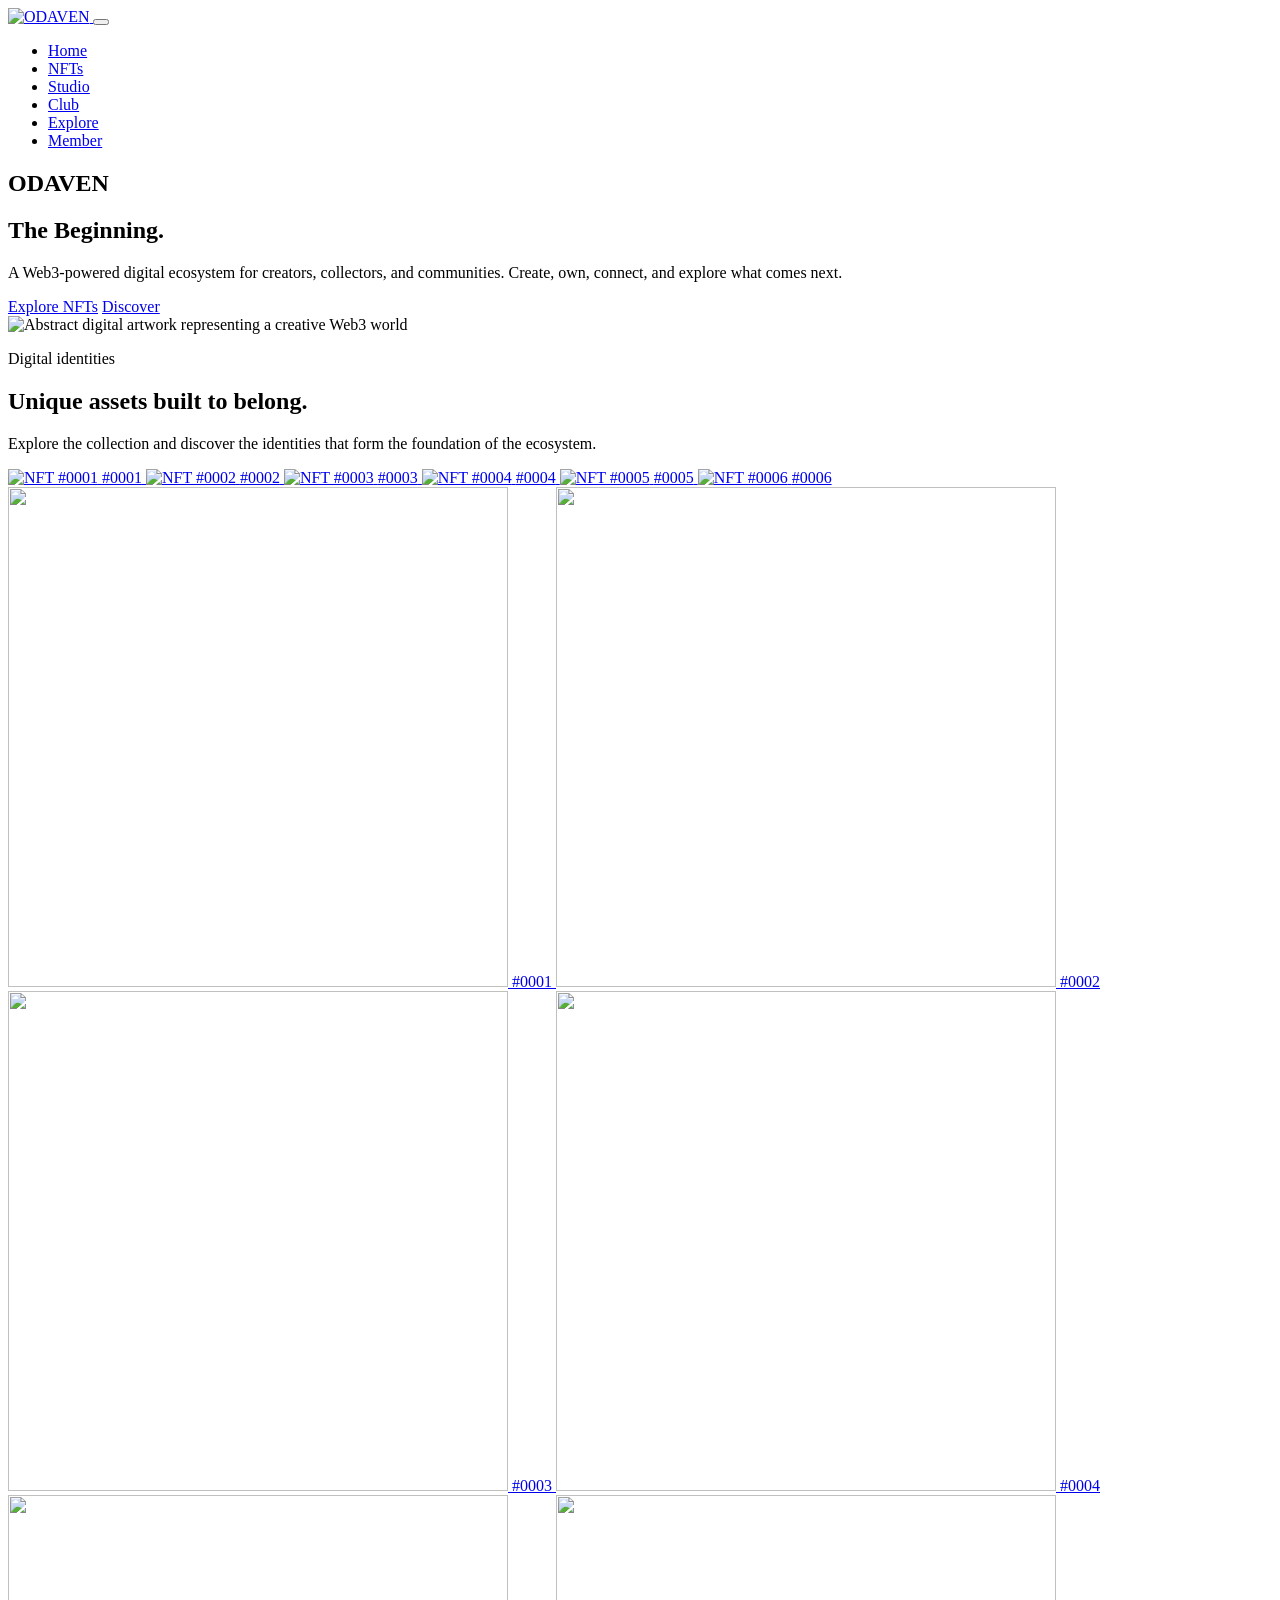
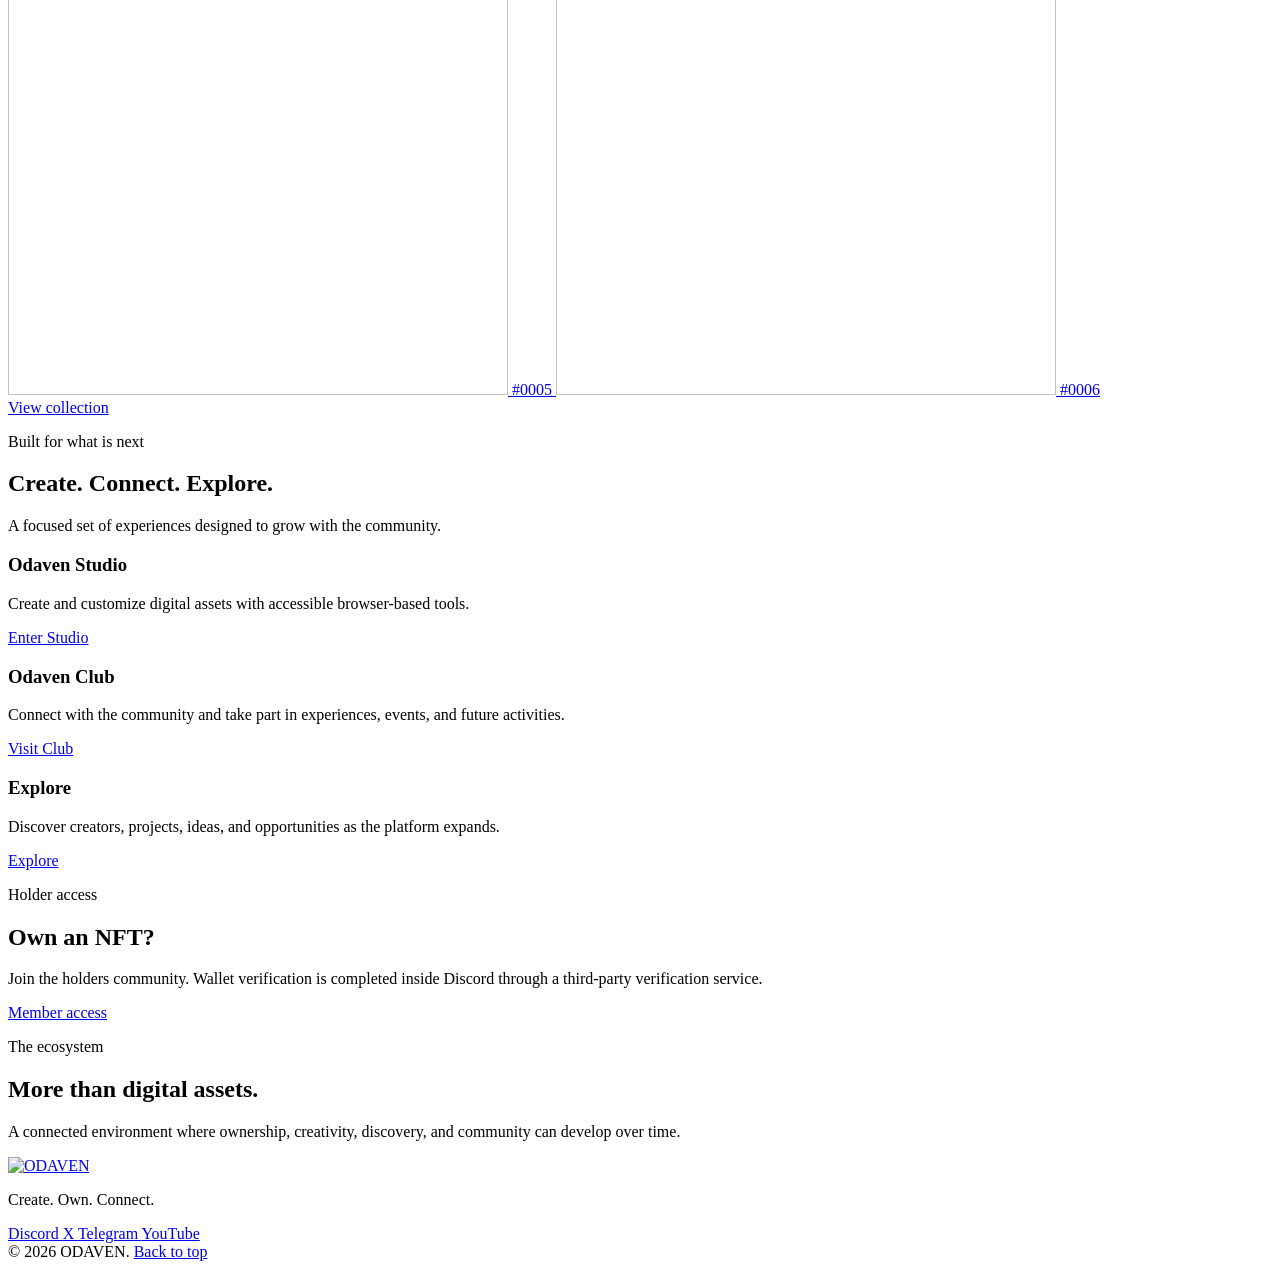
==== index.html @ 2f68129e "Create index.html" ====
<!doctype html>
<html lang="en">
  <head>
    <meta charset="utf-8" />
    <meta name="viewport" content="width=device-width, initial-scale=1" />

    <meta
      name="description"
      content="A Web3-powered digital ecosystem for creators, collectors, and communities."
    />

    <meta name="theme-color" content="#f5f4ef" />

    <title>ODAVEN | Web3-Powered Digital Ecosystem</title>
    <link rel="icon" href="odaven-logo.png" />
    <link rel="stylesheet" href="style.css" />
    <script src="script.js" defer></script>
  </head>

  <body>
    <header class="site-header">
      <div class="header-inner">
        <a class="brand" href="index.html" aria-label="ODAVEN home">
          <img src="odaven-logo.png" alt="ODAVEN" width="132" height="42" />
        </a>

        <button
          class="menu-toggle"
          type="button"
          aria-controls="main-navigation"
          aria-expanded="false"
          aria-label="Open navigation menu"
        >
          <span aria-hidden="true"></span>
          <span aria-hidden="true"></span>
          <span aria-hidden="true"></span>
        </button>

        <nav
          class="main-nav"
          id="main-navigation"
          aria-label="Primary navigation"
        >
          <ul>
            <li>
              <a href="index.html" aria-current="page">Home</a>
            </li>
            <li>
              <a href="nfts.html">NFTs</a>
            </li>
            <li>
              <a href="nftgen.html">Studio</a>
            </li>
            <li>
              <a href="club.html">Club</a>
            </li>
            <li>
              <a href="explore.html">Explore</a>
            </li>
            <li>
              <a href="member.html">Member</a>
            </li>
          </ul>
        </nav>
      </div>
    </header>

    <main>
      <!-- HERO -->
      <section class="hero">
        <div class="container hero-grid">
          <div class="hero-content">
            <h1>ODAVEN</h1>
            <h2>The Beginning.</h2>

            <p class="lead">
              A Web3-powered digital ecosystem for creators, collectors, and
              communities. Create, own, connect, and explore what comes next.
            </p>

            <div class="button-row">
              <a class="button" href="nfts.html">Explore NFTs</a>

              <a class="button secondary" href="#ecosystem">Discover</a>
            </div>
          </div>

          <div class="hero-media">
            <img
              src="assets/images/hero.jpg"
              alt="Abstract digital artwork representing a creative Web3 world"
              width="900"
              height="1100"
            />
          </div>
        </div>
      </section>

      <!-- NFT COLLECTION -->
      <section class="section" id="nft-preview">
        <div class="container">
          <div class="section-header">
            <p class="eyebrow">Digital identities</p>

            <h2>Unique assets built to belong.</h2>

            <p>
              Explore the collection and discover the identities that form the
              foundation of the ecosystem.
            </p>
          </div>

          <div class="nft-marquee">
            <div class="nft-track">
              <!-- SET ONE -->

              <a
                class="nft-card"
                href="https://opensea.io/"
                target="_blank"
                rel="noopener noreferrer"
              >
                <img
                  src="assets/nft/0001.png"
                  alt="NFT #0001"
                  width="500"
                  height="500"
                />
                <span>#0001</span>
              </a>

              <a
                class="nft-card"
                href="https://opensea.io/"
                target="_blank"
                rel="noopener noreferrer"
              >
                <img
                  src="assets/nft/0002.png"
                  alt="NFT #0002"
                  width="500"
                  height="500"
                />
                <span>#0002</span>
              </a>

              <a
                class="nft-card"
                href="https://opensea.io/"
                target="_blank"
                rel="noopener noreferrer"
              >
                <img
                  src="assets/nft/0003.png"
                  alt="NFT #0003"
                  width="500"
                  height="500"
                />
                <span>#0003</span>
              </a>

              <a
                class="nft-card"
                href="https://opensea.io/"
                target="_blank"
                rel="noopener noreferrer"
              >
                <img
                  src="assets/nft/0004.png"
                  alt="NFT #0004"
                  width="500"
                  height="500"
                />
                <span>#0004</span>
              </a>

              <a
                class="nft-card"
                href="https://opensea.io/"
                target="_blank"
                rel="noopener noreferrer"
              >
                <img
                  src="assets/nft/0005.png"
                  alt="NFT #0005"
                  width="500"
                  height="500"
                />
                <span>#0005</span>
              </a>

              <a
                class="nft-card"
                href="https://opensea.io/"
                target="_blank"
                rel="noopener noreferrer"
              >
                <img
                  src="assets/nft/0006.png"
                  alt="NFT #0006"
                  width="500"
                  height="500"
                />
                <span>#0006</span>
              </a>

              <!-- DUPLICATE SET FOR SEAMLESS LOOP -->

              <a
                class="nft-card"
                href="https://opensea.io/"
                target="_blank"
                rel="noopener noreferrer"
                aria-hidden="true"
                tabindex="-1"
              >
                <img
                  src="assets/nft/0001.png"
                  alt=""
                  width="500"
                  height="500"
                />
                <span>#0001</span>
              </a>

              <a
                class="nft-card"
                href="https://opensea.io/"
                target="_blank"
                rel="noopener noreferrer"
                aria-hidden="true"
                tabindex="-1"
              >
                <img
                  src="assets/nft/0002.png"
                  alt=""
                  width="500"
                  height="500"
                />
                <span>#0002</span>
              </a>

              <a
                class="nft-card"
                href="https://opensea.io/"
                target="_blank"
                rel="noopener noreferrer"
                aria-hidden="true"
                tabindex="-1"
              >
                <img
                  src="assets/nft/0003.png"
                  alt=""
                  width="500"
                  height="500"
                />
                <span>#0003</span>
              </a>

              <a
                class="nft-card"
                href="https://opensea.io/"
                target="_blank"
                rel="noopener noreferrer"
                aria-hidden="true"
                tabindex="-1"
              >
                <img
                  src="assets/nft/0004.png"
                  alt=""
                  width="500"
                  height="500"
                />
                <span>#0004</span>
              </a>

              <a
                class="nft-card"
                href="https://opensea.io/"
                target="_blank"
                rel="noopener noreferrer"
                aria-hidden="true"
                tabindex="-1"
              >
                <img
                  src="assets/nft/0005.png"
                  alt=""
                  width="500"
                  height="500"
                />
                <span>#0005</span>
              </a>

              <a
                class="nft-card"
                href="https://opensea.io/"
                target="_blank"
                rel="noopener noreferrer"
                aria-hidden="true"
                tabindex="-1"
              >
                <img
                  src="assets/nft/0006.png"
                  alt=""
                  width="500"
                  height="500"
                />
                <span>#0006</span>
              </a>
            </div>
          </div>

          <a class="button secondary" href="nfts.html"> View collection </a>
        </div>
      </section>

      <!-- ECOSYSTEM -->
      <section class="section dark-section" id="ecosystem">
        <div class="container">
          <div class="section-header">
            <p class="eyebrow">Built for what is next</p>

            <h2>Create. Connect. Explore.</h2>

            <p class="muted">
              A focused set of experiences designed to grow with the community.
            </p>
          </div>

          <div class="feature-grid">
            <article class="feature-card">
              <h3>Odaven Studio</h3>

              <p>
                Create and customize digital assets with accessible
                browser-based tools.
              </p>

              <p>
                <a href="nftgen.html">Enter Studio</a>
              </p>
            </article>

            <article class="feature-card">
              <h3>Odaven Club</h3>

              <p>
                Connect with the community and take part in experiences, events,
                and future activities.
              </p>

              <p>
                <a href="club.html">Visit Club</a>
              </p>
            </article>

            <article class="feature-card">
              <h3>Explore</h3>

              <p>
                Discover creators, projects, ideas, and opportunities as the
                platform expands.
              </p>

              <p>
                <a href="explore.html">Explore</a>
              </p>
            </article>
          </div>
        </div>
      </section>

      <!-- MEMBER -->
      <section class="section">
        <div class="container">
          <div class="member-box">
            <div>
              <p class="eyebrow">Holder access</p>

              <h2>Own an NFT?</h2>

              <p>
                Join the holders community. Wallet verification is completed
                inside Discord through a third-party verification service.
              </p>
            </div>

            <a class="button" href="member.html">Member access</a>
          </div>
        </div>
      </section>

      <!-- FINAL STATEMENT -->
      <section class="section dark-section statement">
        <div class="container">
          <p class="eyebrow">The ecosystem</p>

          <h2>More than digital assets.</h2>

          <p>
            A connected environment where ownership, creativity, discovery, and
            community can develop over time.
          </p>
        </div>
      </section>
    </main>

    <!-- FOOTER -->
    <footer class="site-footer">
      <div class="container">
        <div class="footer-top">
          <div class="footer-brand">
            <a class="brand" href="index.html" aria-label="ODAVEN home">
              <img src="odaven-logo.png" alt="ODAVEN" width="132" height="42" />
            </a>

            <p>Create. Own. Connect.</p>
          </div>

          <div class="footer-socials">
            <!-- Replace these temporary links with official accounts -->

            <a
              href="https://discord.gg/bjGAtDsxe"
              target="_blank"
              rel="noopener noreferrer"
              aria-label="Discord"
            >
              Discord
            </a>

            <a
              href="https://x.com/odavenians"
              target="_blank"
              rel="noopener noreferrer"
              aria-label="X"
            >
              X
            </a>

            <a
              href="https://t.me/odavenians"
              target="_blank"
              rel="noopener noreferrer"
              aria-label="Telegram"
            >
              Telegram
            </a>

            <a
              href=" "
              target="_blank"
              rel="noopener noreferrer"
              aria-label="YouTube"
            >
              YouTube
            </a>
          </div>
        </div>

        <div class="footer-bottom">
          <span>© 2026 ODAVEN.</span>

          <a href="index.html">Back to top</a>
        </div>
      </div>
    </footer>
  </body>
  </html>
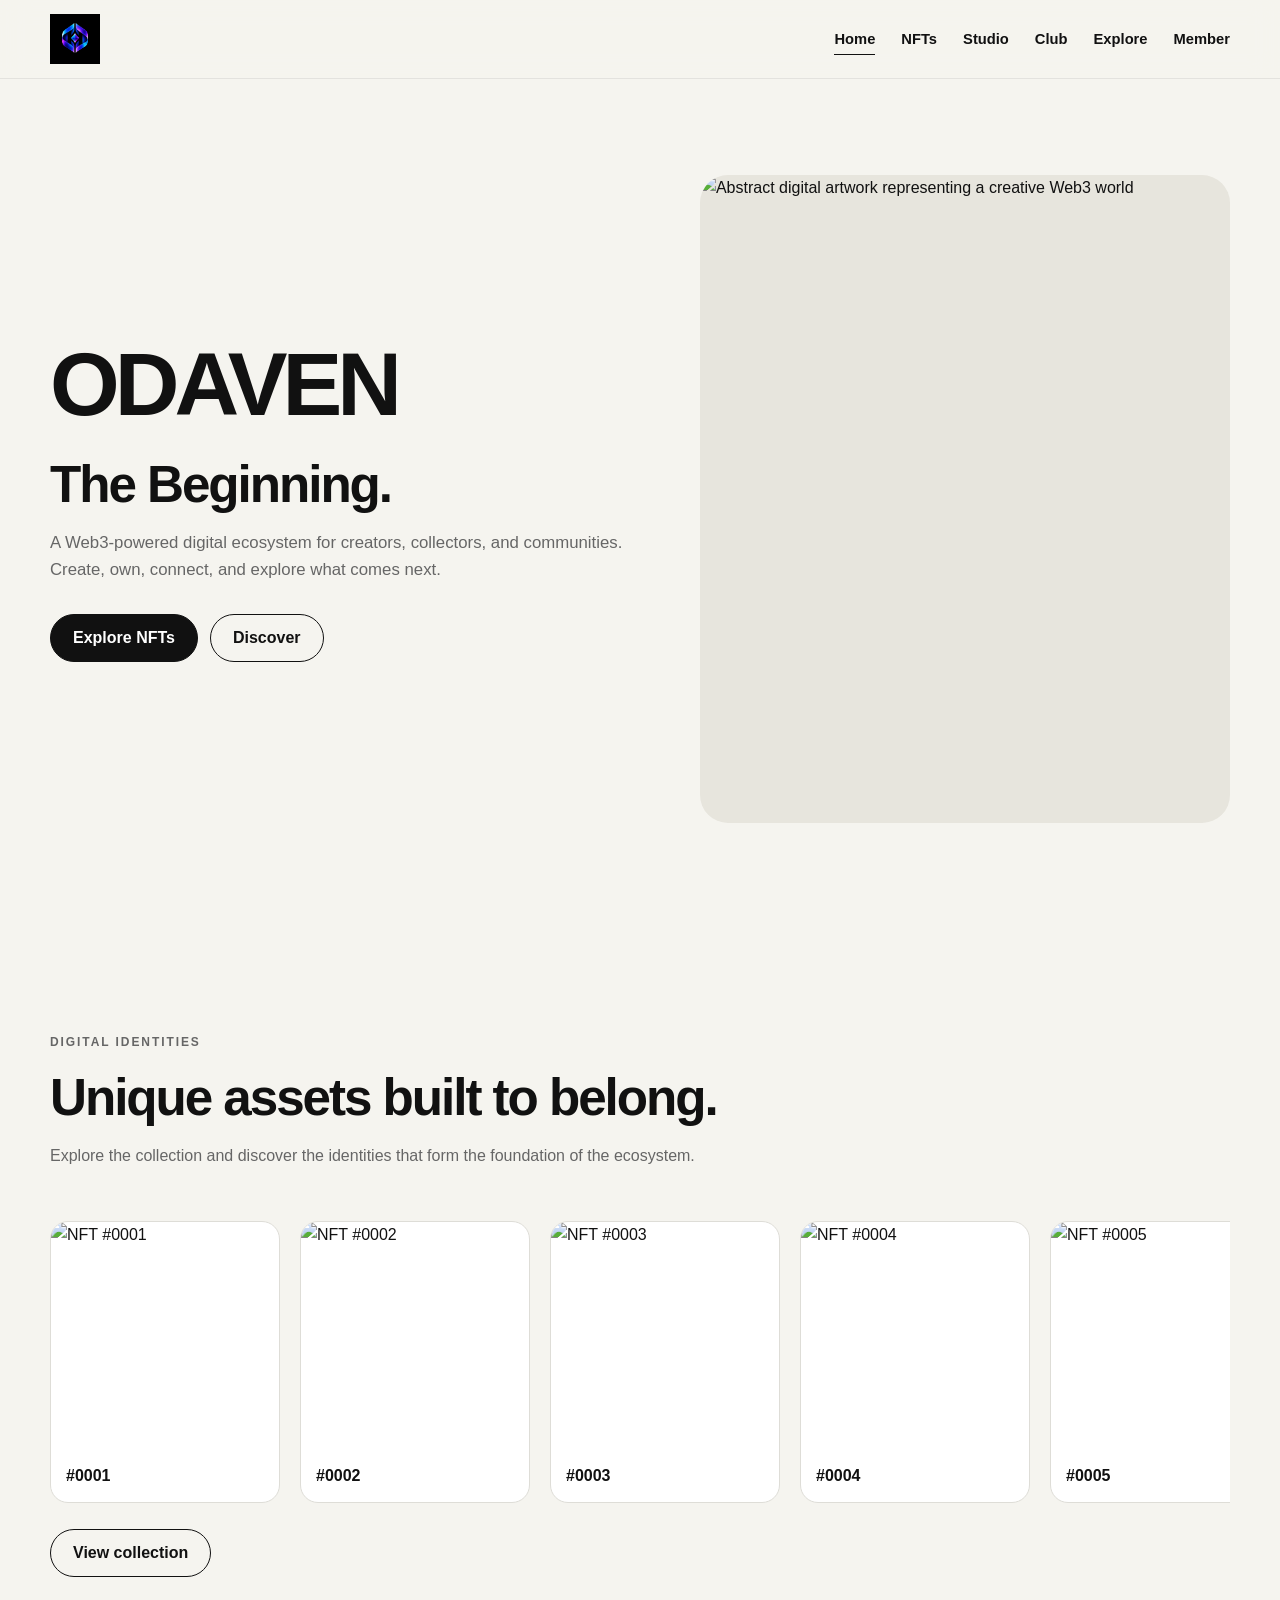
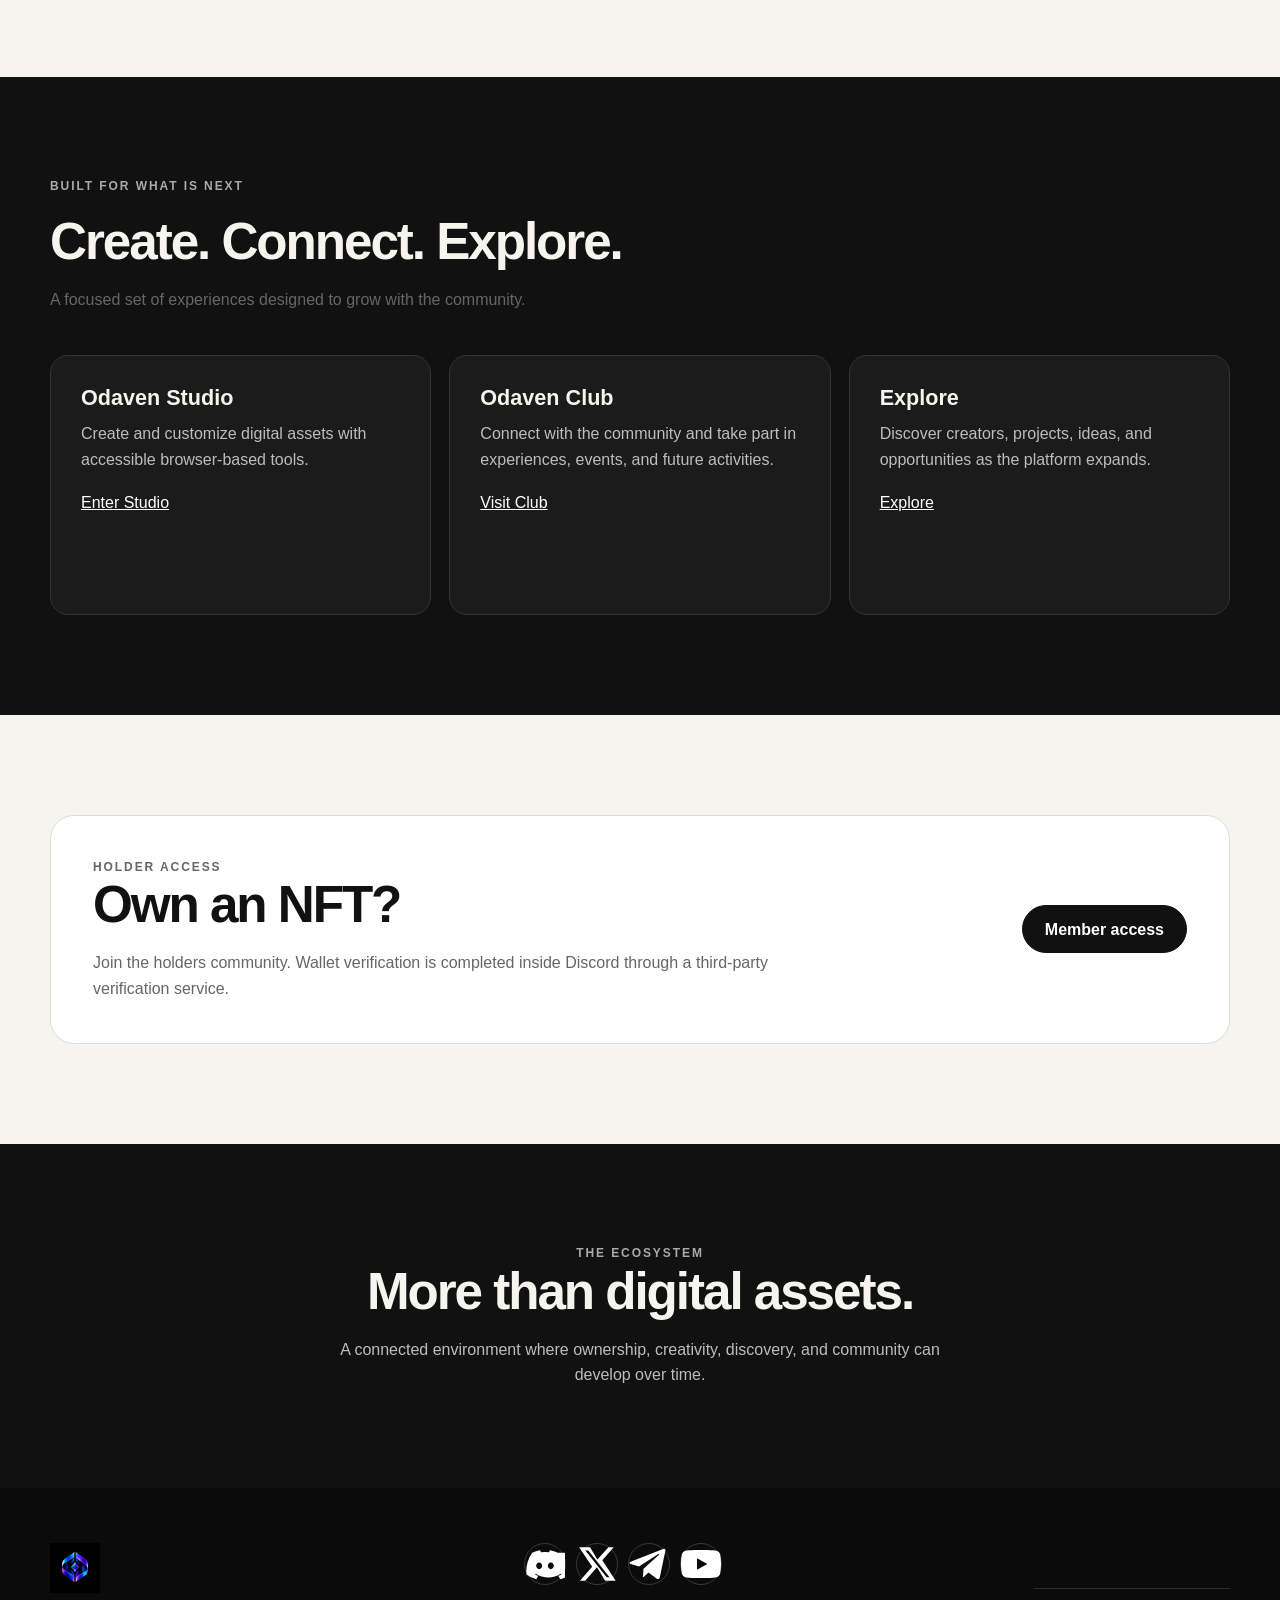
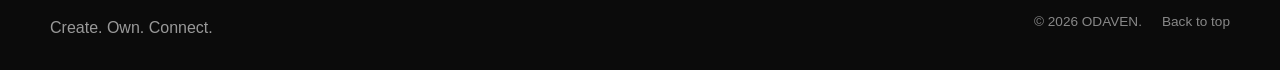
==== commit c5bd7273: "Update index.html" ====
--- a/index.html
+++ b/index.html
@@ -416,47 +416,55 @@
 
             <p>Create. Own. Connect.</p>
           </div>
-
-          <div class="footer-socials">
-            <!-- Replace these temporary links with official accounts -->
-
-            <a
-              href="https://discord.gg/bjGAtDsxe"
-              target="_blank"
-              rel="noopener noreferrer"
-              aria-label="Discord"
-            >
-              Discord
-            </a>
-
-            <a
-              href="https://x.com/odavenians"
-              target="_blank"
-              rel="noopener noreferrer"
-              aria-label="X"
-            >
-              X
-            </a>
-
-            <a
-              href="https://t.me/odavenians"
-              target="_blank"
-              rel="noopener noreferrer"
-              aria-label="Telegram"
-            >
-              Telegram
-            </a>
-
-            <a
-              href=" "
-              target="_blank"
-              rel="noopener noreferrer"
-              aria-label="YouTube"
-            >
-              YouTube
-            </a>
-          </div>
-        </div>
+<div class="footer-socials">
+  <!-- Discord -->
+  <a
+    href="https://discord.gg/bjGAtDsxe"
+    target="_blank"
+    rel="noopener noreferrer"
+    aria-label=""
+  >
+    <svg viewBox="0 0 24 24" aria-hidden="true">
+      <path fill="currentColor" d="M19.7 5.3A19 19 0 0 0 15 3.8l-.6 1.2a17 17 0 0 0-4.8 0L9 3.8a19 19 0 0 0-4.7 1.5C1.3 9.7.5 14 .9 18.3a19 19 0 0 0 5.8 2.9l1.2-2a12 12 0 0 1-1.9-.9l.5-.4a13.5 13.5 0 0 0 14.9 0l.5.4a12 12 0 0 1-1.9.9l1.2 2a19 19 0 0 0 5.8-2.9c.5-5-.8-9.3-3.3-13ZM8.5 15.1c-1 0-1.8-.9-1.8-2s.8-2 1.8-2 1.8.9 1.8 2-.8 2-1.8 2Zm7 0c-1 0-1.8-.9-1.8-2s.8-2 1.8-2 1.8.9 1.8 2-.8 2-1.8 2Z"/>
+    </svg>
+  </a>
+
+  <!-- X -->
+  <a
+    href="https://x.com/odavenians"
+    target="_blank"
+    rel="noopener noreferrer"
+    aria-label=""
+  >
+    <svg viewBox="0 0 24 24" aria-hidden="true">
+      <path fill="currentColor" d="M18.9 2H22l-6.8 7.8L23.2 22h-6.3L12 13.9 4.9 22H1.8l7.3-8.4L1.3 2h6.5l4.4 7.3L18.9 2Zm-1.1 18h1.7L6.8 3.9H5L17.8 20Z"/>
+    </svg>
+  </a>
+
+  <!-- Telegram -->
+  <a
+    href="https://telegram.org/odavenians"
+    target="_blank"
+    rel="noopener noreferrer"
+    aria-label=""
+  >
+    <svg viewBox="0 0 24 24" aria-hidden="true">
+      <path fill="currentColor" d="M21.8 4.2 18.5 20c-.2 1.1-.9 1.3-1.8.8l-5-3.7-2.4 2.3c-.3.3-.5.5-1 .5l.4-5.1 9.3-8.4c.4-.4-.1-.6-.6-.2L6 13.5l-4.9-1.5c-1.1-.3-1.1-1 .2-1.5L20.5 3c.9-.3 1.7.2 1.3 1.2Z"/>
+    </svg>
+  </a>
+
+  <!-- YouTube -->
+  <a
+    href="YOUR-YOUTUBE-LINK"
+    target="_blank"
+    rel="noopener noreferrer"
+    aria-label=""
+  >
+    <svg viewBox="0 0 24 24" aria-hidden="true">
+      <path fill="currentColor" d="M23.5 6.2a3 3 0 0 0-2.1-2.1C19.5 3.6 12 3.6 12 3.6s-7.5 0-9.4.5A3 3 0 0 0 .5 6.2 31 31 0 0 0 0 12a31 31 0 0 0 .5 5.8 3 3 0 0 0 2.1 2.1c1.9.5 9.4.5 9.4.5s7.5 0 9.4-.5a3 3 0 0 0 2.1-2.1A31 31 0 0 0 24 12a31 31 0 0 0-.5-5.8ZM9.6 15.5v-7l6.2 3.5-6.2 3.5Z"/>
+    </svg>
+  </a>
+          </div>
 
         <div class="footer-bottom">
           <span>© 2026 ODAVEN.</span>
--- a/style.css
+++ b/style.css
@@ -0,0 +1,729 @@
+:root {
+  --bg: #f5f4ef;
+  --surface: #ffffff;
+  --text: #111111;
+  --muted: #666666;
+  --line: #deddd7;
+  --dark: #111111;
+  --dark-2: #1b1b1b;
+  --dark-text: #f5f4ef;
+  --max: 1180px;
+  --radius: 18px;
+  --header-height: 78px;
+}
+
+*,
+*::before,
+*::after {
+  box-sizing: border-box;
+}
+
+html {
+  scroll-behavior: smooth;
+}
+
+body {
+  margin: 0;
+  min-width: 320px;
+  background: var(--bg);
+  color: var(--text);
+  font-family: Arial, Helvetica, sans-serif;
+  line-height: 1.6;
+}
+
+img {
+  display: block;
+  max-width: 100%;
+  height: auto;
+}
+
+a {
+  color: inherit;
+}
+
+button {
+  font: inherit;
+}
+
+button,
+a {
+  -webkit-tap-highlight-color: transparent;
+}
+
+/* HEADER */
+
+.site-header {
+  position: sticky;
+  top: 0;
+  z-index: 1000;
+  min-height: var(--header-height);
+  border-bottom: 1px solid rgba(17, 17, 17, 0.08);
+  background: rgba(245, 244, 239, 0.94);
+  backdrop-filter: blur(14px);
+}
+
+.header-inner {
+  width: min(calc(100% - 40px), var(--max));
+  min-height: var(--header-height);
+  margin: 0 auto;
+  display: flex;
+  align-items: center;
+  justify-content: space-between;
+  gap: 24px;
+}
+
+.brand {
+  display: inline-flex;
+  align-items: center;
+  text-decoration: none;
+  font-weight: 800;
+  letter-spacing: 0.12em;
+}
+
+.brand img {
+  width: 50px;
+  height: auto;
+}
+
+/* NAVIGATION */
+
+.main-nav ul {
+  display: flex;
+  align-items: center;
+  gap: 26px;
+  margin: 0;
+  padding: 0;
+  list-style: none;
+}
+
+.main-nav a {
+  position: relative;
+  padding: 8px 0;
+  text-decoration: none;
+  color: var(--text);
+  font-size: 0.92rem;
+  font-weight: 600;
+}
+
+.main-nav a::after {
+  content: "";
+  position: absolute;
+  right: 0;
+  bottom: 0;
+  left: 0;
+  height: 1px;
+  transform: scaleX(0);
+  transform-origin: right;
+  background: currentColor;
+  transition: transform 180ms ease;
+}
+
+.main-nav a:hover::after,
+.main-nav a:focus-visible::after,
+.main-nav a[aria-current="page"]::after {
+  transform: scaleX(1);
+  transform-origin: left;
+}
+
+/* HAMBURGER */
+
+.menu-toggle {
+  display: none;
+  width: 46px;
+  height: 46px;
+  padding: 0;
+  border: 1px solid var(--line);
+  border-radius: 50%;
+  background: transparent;
+  color: var(--text);
+  cursor: pointer;
+}
+
+.menu-toggle span {
+  display: block;
+  width: 20px;
+  height: 2px;
+  margin: 4px auto;
+  background: currentColor;
+  transition:
+    transform 180ms ease,
+    opacity 180ms ease;
+}
+
+.menu-toggle[aria-expanded="true"] span:nth-child(1) {
+  transform: translateY(6px) rotate(45deg);
+}
+
+.menu-toggle[aria-expanded="true"] span:nth-child(2) {
+  opacity: 0;
+}
+
+.menu-toggle[aria-expanded="true"] span:nth-child(3) {
+  transform: translateY(-6px) rotate(-45deg);
+}
+
+/* GENERAL */
+
+.container {
+  width: min(calc(100% - 40px), var(--max));
+  margin: 0 auto;
+}
+
+.section {
+  padding: 100px 0;
+}
+
+.hero {
+  padding: 96px 0 110px;
+}
+
+.hero-grid {
+  display: grid;
+  grid-template-columns: 1.05fr 0.95fr;
+  align-items: center;
+  gap: 64px;
+}
+
+.eyebrow {
+  margin: 0 0 18px;
+  color: var(--muted);
+  font-size: 0.75rem;
+  font-weight: 800;
+  letter-spacing: 0.16em;
+  text-transform: uppercase;
+}
+
+h1,
+h2,
+h3 {
+  margin-top: 0;
+  line-height: 1.08;
+}
+
+h1 {
+  max-width: 760px;
+  margin-bottom: 24px;
+  font-size: clamp(2.8rem, 7vw, 5.8rem);
+  letter-spacing: -0.055em;
+}
+
+h2 {
+  margin-bottom: 18px;
+  font-size: clamp(2rem, 4vw, 3.5rem);
+  letter-spacing: -0.04em;
+}
+
+h3 {
+  margin-bottom: 12px;
+  font-size: 1.35rem;
+}
+
+.lead {
+  max-width: 650px;
+  margin: 0 0 30px;
+  color: var(--muted);
+  font-size: 1.05rem;
+}
+
+/* BUTTONS */
+
+.button-row {
+  display: flex;
+  flex-wrap: wrap;
+  gap: 12px;
+}
+
+.button {
+  display: inline-flex;
+  min-height: 48px;
+  align-items: center;
+  justify-content: center;
+  padding: 0 22px;
+  border: 1px solid var(--text);
+  border-radius: 999px;
+  background: var(--text);
+  color: #ffffff;
+  text-decoration: none;
+  font-weight: 700;
+  transition:
+    transform 160ms ease,
+    background 160ms ease,
+    color 160ms ease;
+}
+
+.button:hover,
+.button:focus-visible {
+  transform: translateY(-2px);
+}
+
+.button.secondary {
+  background: transparent;
+  color: var(--text);
+}
+
+.button.light {
+  border-color: #ffffff;
+  background: #ffffff;
+  color: #111111;
+}
+
+.button.light.secondary {
+  background: transparent;
+  color: #ffffff;
+}
+
+/* HERO IMAGE */
+
+.hero-media {
+  overflow: hidden;
+  min-height: 480px;
+  border-radius: 28px;
+  background: #e7e5dd;
+}
+
+.hero-media img {
+  width: 100%;
+  height: 100%;
+  min-height: 480px;
+  object-fit: cover;
+}
+
+/* SECTION HEADER */
+
+.section-header {
+  max-width: 760px;
+  margin-bottom: 42px;
+}
+
+.section-header p:last-child {
+  margin-bottom: 0;
+  color: var(--muted);
+}
+
+/* NFT MARQUEE */
+
+.nft-marquee {
+  width: 100%;
+  overflow: hidden;
+  padding: 10px 0 26px;
+}
+
+.nft-track {
+  display: flex;
+  width: max-content;
+  gap: 20px;
+  animation: nft-scroll 38s linear infinite;
+}
+
+.nft-card {
+  flex: 0 0 230px;
+  overflow: hidden;
+  border: 1px solid var(--line);
+  border-radius: var(--radius);
+  background: var(--surface);
+  text-decoration: none;
+  transition:
+    transform 180ms ease,
+    box-shadow 180ms ease;
+}
+
+.nft-card:hover,
+.nft-card:focus-visible {
+  transform: translateY(-4px);
+  box-shadow: 0 12px 30px rgba(0, 0, 0, 0.08);
+}
+
+.nft-card img {
+  width: 230px;
+  aspect-ratio: 1;
+  object-fit: cover;
+}
+
+.nft-card span {
+  display: block;
+  padding: 13px 15px;
+  font-weight: 700;
+}
+
+@keyframes nft-scroll {
+  from {
+    transform: translateX(0);
+  }
+
+  to {
+    transform: translateX(calc(-50% - 10px));
+  }
+}
+
+/* DARK SECTIONS */
+
+.dark-section {
+  background: var(--dark);
+  color: var(--dark-text);
+}
+
+.dark-section .eyebrow,
+.dark-section .muted {
+  color: #aaaaaa;
+}
+
+/* FEATURES */
+
+.feature-grid {
+  display: grid;
+  grid-template-columns: repeat(3, 1fr);
+  gap: 18px;
+}
+
+.feature-card {
+  min-height: 260px;
+  padding: 30px;
+  border: 1px solid #343434;
+  border-radius: var(--radius);
+  background: var(--dark-2);
+}
+
+.feature-card p {
+  margin: 0 0 18px;
+  color: #bdbdbd;
+}
+
+.feature-card a {
+  color: #ffffff;
+}
+
+/* MEMBER */
+
+.member-box {
+  display: grid;
+  grid-template-columns: 1fr auto;
+  align-items: center;
+  gap: 30px;
+  padding: 42px;
+  border: 1px solid var(--line);
+  border-radius: 24px;
+  background: var(--surface);
+}
+
+.member-box p {
+  max-width: 720px;
+  margin-bottom: 0;
+  color: var(--muted);
+}
+
+/* STATEMENT */
+
+.statement {
+  text-align: center;
+}
+
+.statement p {
+  max-width: 650px;
+  margin: 0 auto;
+  color: #bdbdbd;
+}
+
+/* INNER PAGES */
+
+.inner-hero {
+  padding: 90px 0 70px;
+}
+
+.inner-hero .lead {
+  max-width: 720px;
+}
+
+/* COLLECTION */
+
+.collection-grid {
+  display: grid;
+  grid-template-columns: repeat(3, 1fr);
+  gap: 20px;
+}
+
+.collection-card {
+  overflow: hidden;
+  border: 1px solid var(--line);
+  border-radius: var(--radius);
+  background: var(--surface);
+  text-decoration: none;
+}
+
+.collection-card img {
+  width: 100%;
+  aspect-ratio: 1;
+  object-fit: cover;
+}
+
+.collection-card div {
+  padding: 16px;
+}
+
+.collection-card strong {
+  display: block;
+  margin-bottom: 3px;
+}
+
+.collection-card small {
+  color: var(--muted);
+}
+
+/* INFORMATION PANEL */
+
+.info-panel {
+  padding: 36px;
+  border-radius: 24px;
+  background: var(--dark);
+  color: var(--dark-text);
+}
+
+.info-panel p {
+  max-width: 760px;
+  margin-bottom: 24px;
+  color: #bdbdbd;
+}
+
+/* FOOTER */
+
+.site-footer {
+  padding: 55px 0 30px;
+  background: #0b0b0b;
+  color: #ffffff;
+}
+
+.footer-top {
+  display: flex;
+  align-items: flex-start;
+  justify-content: space-between;
+  gap: 40px;
+}
+
+.footer-brand {
+  max-width: 420px;
+}
+
+.footer-brand p {
+  margin: 14px 0 0;
+  color: #999999;
+}
+
+/* SOCIAL ICONS */
+
+.footer-socials {
+  display: flex;
+  gap: 10px;
+}
+
+.footer-socials a {
+  display: inline-flex;
+  width: 42px;
+  height: 42px;
+  align-items: center;
+  justify-content: center;
+  border: 1px solid #383838;
+  border-radius: 50%;
+  color: #ffffff;
+  text-decoration: none;
+  font-size: 0;
+}
+
+.footer-socials a::before {
+  font-size: 0.85rem;
+  font-weight: 700;
+}
+
+.footer-socials a[aria-label="Discord"]::before {
+  content: "D";
+}
+
+.footer-socials a[aria-label="X"]::before {
+  content: "X";
+}
+
+.footer-socials a[aria-label="Telegram"]::before {
+  content: "T";
+}
+
+.footer-socials a[aria-label="YouTube"]::before {
+  content: "▶";
+}
+
+/* FOOTER BOTTOM */
+
+.footer-bottom {
+  display: flex;
+  justify-content: space-between;
+  gap: 20px;
+  margin-top: 45px;
+  padding-top: 22px;
+  border-top: 1px solid #2c2c2c;
+  color: #888888;
+  font-size: 0.85rem;
+}
+
+.footer-bottom a {
+  color: inherit;
+  text-decoration: none;
+}
+
+/* ACCESSIBILITY */
+
+:focus-visible {
+  outline: 3px solid currentColor;
+  outline-offset: 4px;
+}
+
+/* TABLET */
+
+@media (max-width: 900px) {
+  .menu-toggle {
+    display: block;
+  }
+
+  .main-nav {
+    position: absolute;
+    top: calc(100% + 1px);
+    right: 0;
+    left: 0;
+    display: none;
+    border-bottom: 1px solid var(--line);
+    background: rgba(245, 244, 239, 0.98);
+    box-shadow: 0 18px 30px rgba(0, 0, 0, 0.06);
+  }
+
+  .main-nav.is-open {
+    display: block;
+  }
+
+  .main-nav ul {
+    width: min(calc(100% - 40px), var(--max));
+    margin: 0 auto;
+    padding: 12px 0 18px;
+    flex-direction: column;
+    align-items: stretch;
+    gap: 0;
+  }
+
+  .main-nav li {
+    border-bottom: 1px solid var(--line);
+  }
+
+  .main-nav li:last-child {
+    border-bottom: 0;
+  }
+
+  .main-nav a {
+    display: block;
+    padding: 15px 4px;
+  }
+
+  .main-nav a::after {
+    display: none;
+  }
+
+  .hero-grid {
+    grid-template-columns: 1fr;
+  }
+
+  .hero-media,
+  .hero-media img {
+    min-height: 420px;
+  }
+
+  .feature-grid {
+    grid-template-columns: 1fr;
+  }
+
+  .member-box {
+    grid-template-columns: 1fr;
+  }
+
+  .collection-grid {
+    grid-template-columns: repeat(2, 1fr);
+  }
+
+  .footer-top {
+    flex-direction: column;
+  }
+}
+
+/* MOBILE */
+
+@media (max-width: 600px) {
+  :root {
+    --header-height: 68px;
+  }
+
+  .container,
+  .header-inner {
+    width: min(calc(100% - 28px), var(--max));
+  }
+
+  .section {
+    padding: 72px 0;
+  }
+
+  .hero {
+    padding: 70px 0 80px;
+  }
+
+  .inner-hero {
+    padding: 65px 0 50px;
+  }
+
+  h1 {
+    font-size: clamp(2.5rem, 13vw, 4rem);
+  }
+
+  .lead {
+    font-size: 1rem;
+  }
+
+  .hero-media,
+  .hero-media img {
+    min-height: 330px;
+  }
+
+  .nft-card {
+    flex-basis: 190px;
+  }
+
+  .nft-card img {
+    width: 190px;
+  }
+
+  .collection-grid {
+    grid-template-columns: 1fr;
+  }
+
+  .member-box,
+  .info-panel {
+    padding: 26px;
+  }
+
+  .footer-bottom {
+    flex-direction: column;
+  }
+
+  .button {
+    width: 100%;
+  }
+}
+
+/* REDUCED MOTION */
+
+@media (prefers-reduced-motion: reduce) {
+  html {
+    scroll-behavior: auto;
+  }
+
+  .nft-track {
+    animation: none;
+  }
+
+  .button,
+  .nft-card,
+  .menu-toggle span {
+    transition: none;
+  }
+}
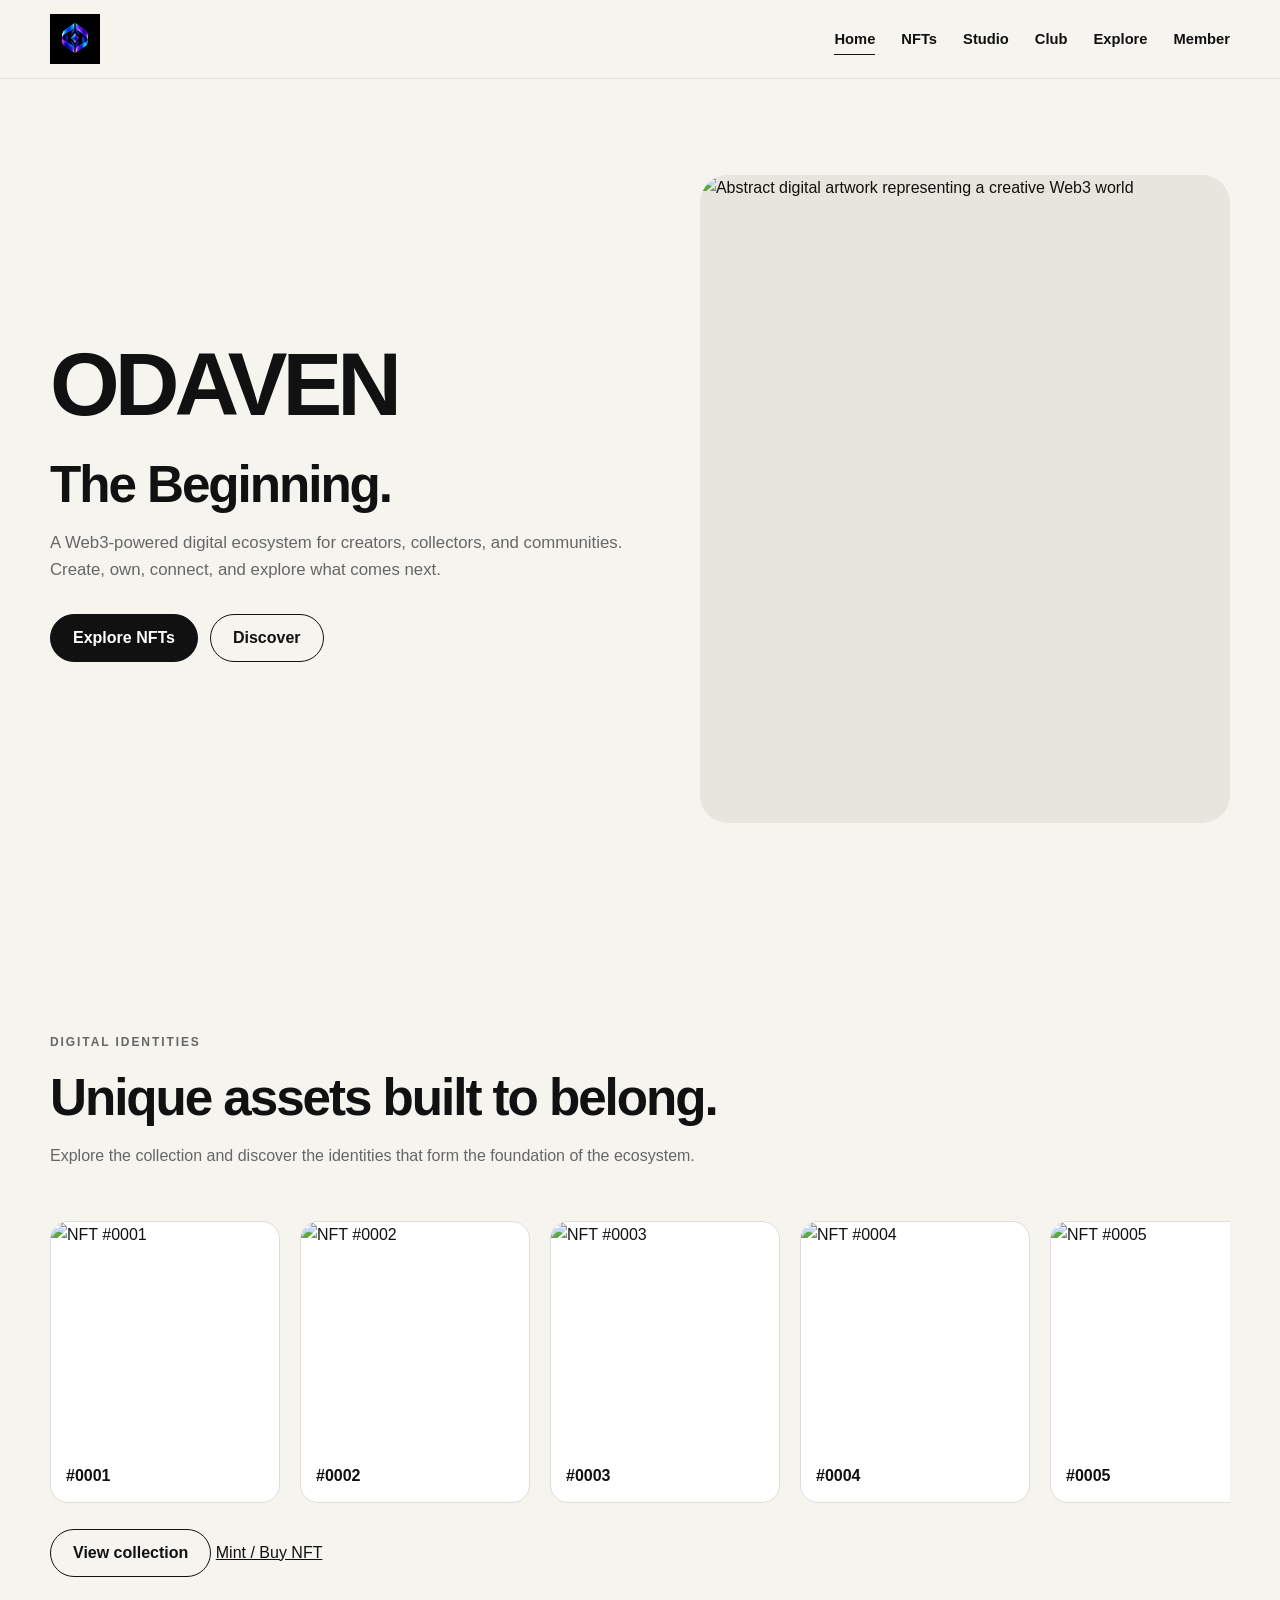
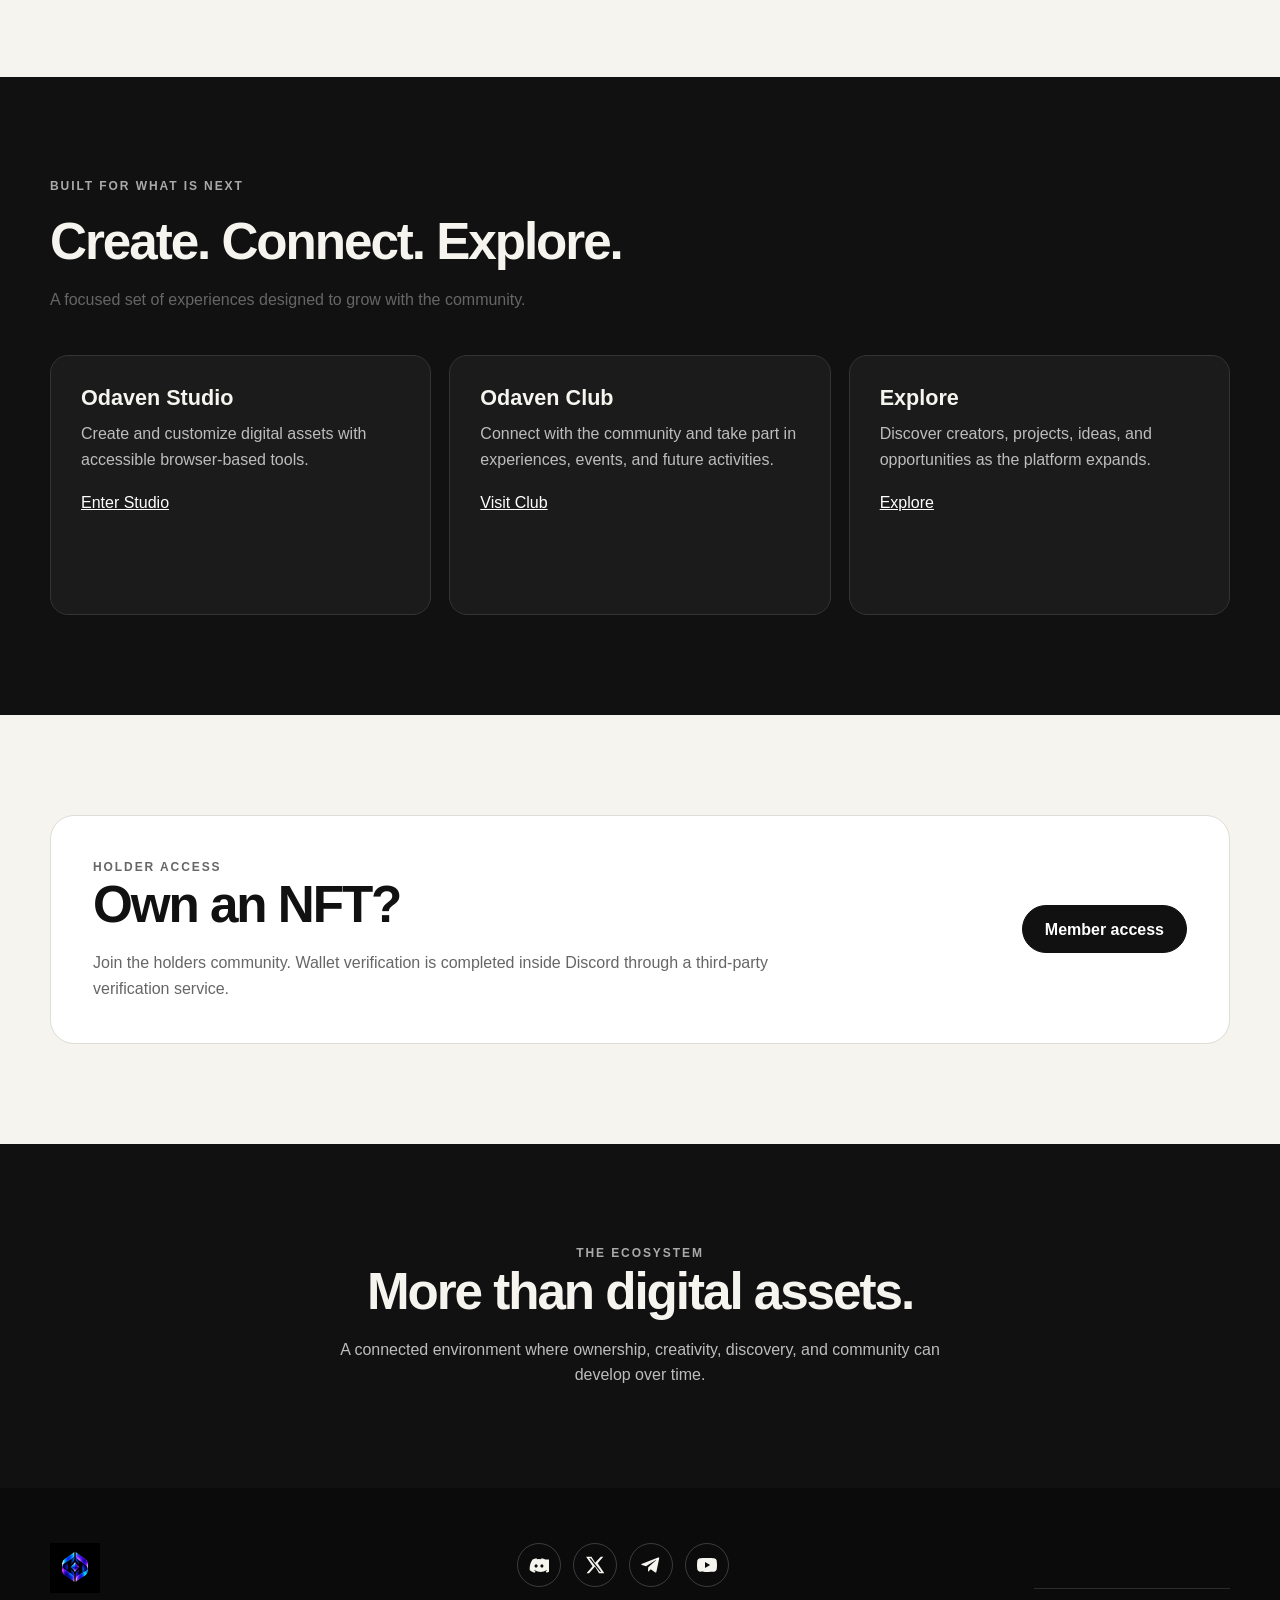
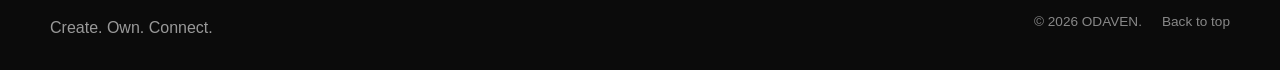
==== commit e8a1f5c3: "Update index.html" ====
--- a/index.html
+++ b/index.html
@@ -311,6 +311,12 @@
           </div>
 
           <a class="button secondary" href="nfts.html"> View collection </a>
+         <a
+            href="#mint"
+            class="nav-mint"
+          >
+            Mint / Buy NFT
+         </a>
         </div>
       </section>
 
--- a/style.css
+++ b/style.css
@@ -727,3 +727,70 @@
     transition: none;
   }
 }
+/* Footer social media icons */
+.footer-socials {
+  display: flex;
+  align-items: center;
+  justify-content: center;
+  gap: 12px;
+}
+
+.footer-socials a {
+  display: inline-flex;
+  align-items: center;
+  justify-content: center;
+  width: 44px;
+  height: 44px;
+  border: 1px solid rgba(255, 255, 255, 0.2);
+  border-radius: 50%;
+  color: var(--dark-text);
+  text-decoration: none;
+  transition:
+    background-color 180ms ease,
+    border-color 180ms ease,
+    transform 180ms ease;
+}
+
+.footer-socials a svg {
+  display: block;
+  width: 20px;
+  height: 20px;
+  fill: currentColor;
+}
+
+.footer-socials a:hover {
+  background-color: rgba(255, 255, 255, 0.1);
+  border-color: rgba(255, 255, 255, 0.6);
+  transform: translateY(-2px);
+}
+
+.footer-socials a:focus-visible {
+  outline: 2px solid currentColor;
+  outline-offset: 4px;
+}
+
+@media (max-width: 600px) {
+  .footer-socials {
+    gap: 10px;
+  }
+
+  .footer-socials a {
+    width: 42px;
+    height: 42px;
+  }
+
+  .footer-socials a svg {
+    width: 19px;
+    height: 19px;
+  }
+}
+
+@media (prefers-reduced-motion: reduce) {
+  .footer-socials a {
+    transition: none;
+  }
+
+  .footer-socials a:hover {
+    transform: none;
+  }
+  }
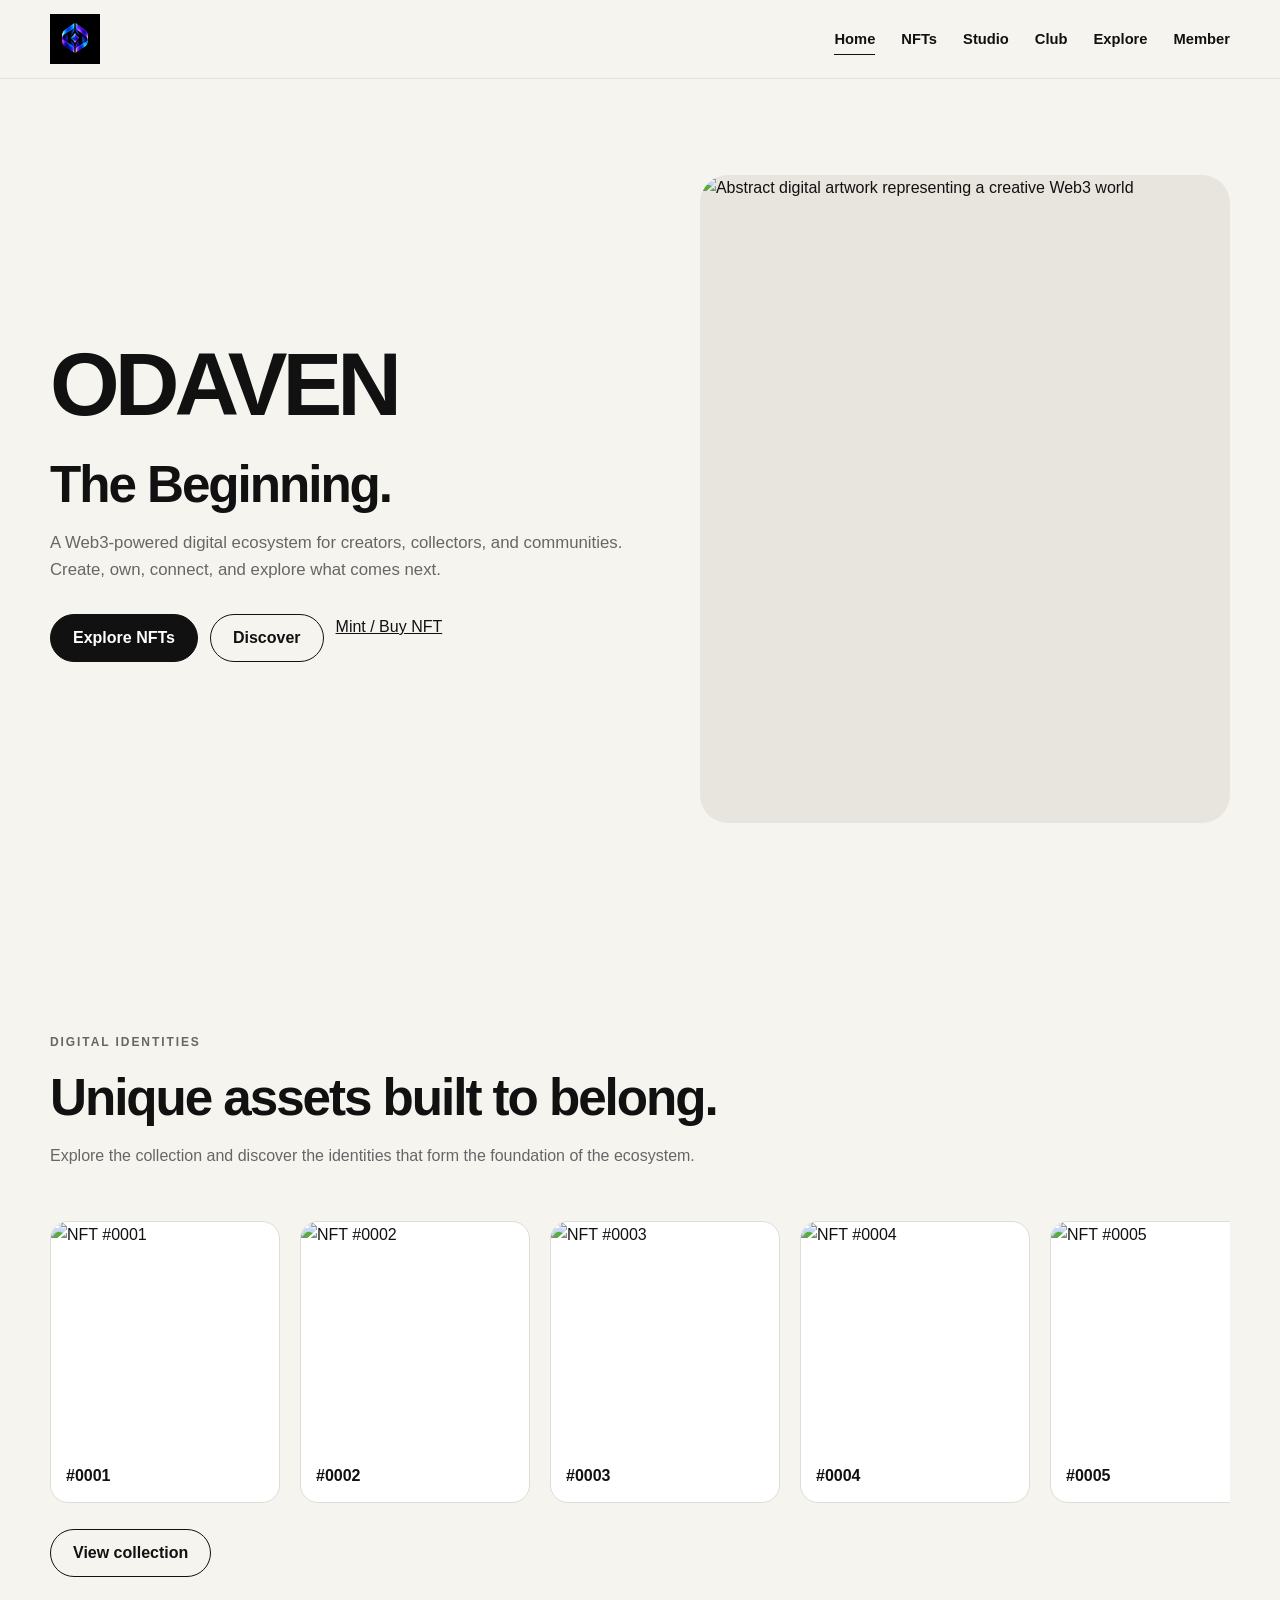
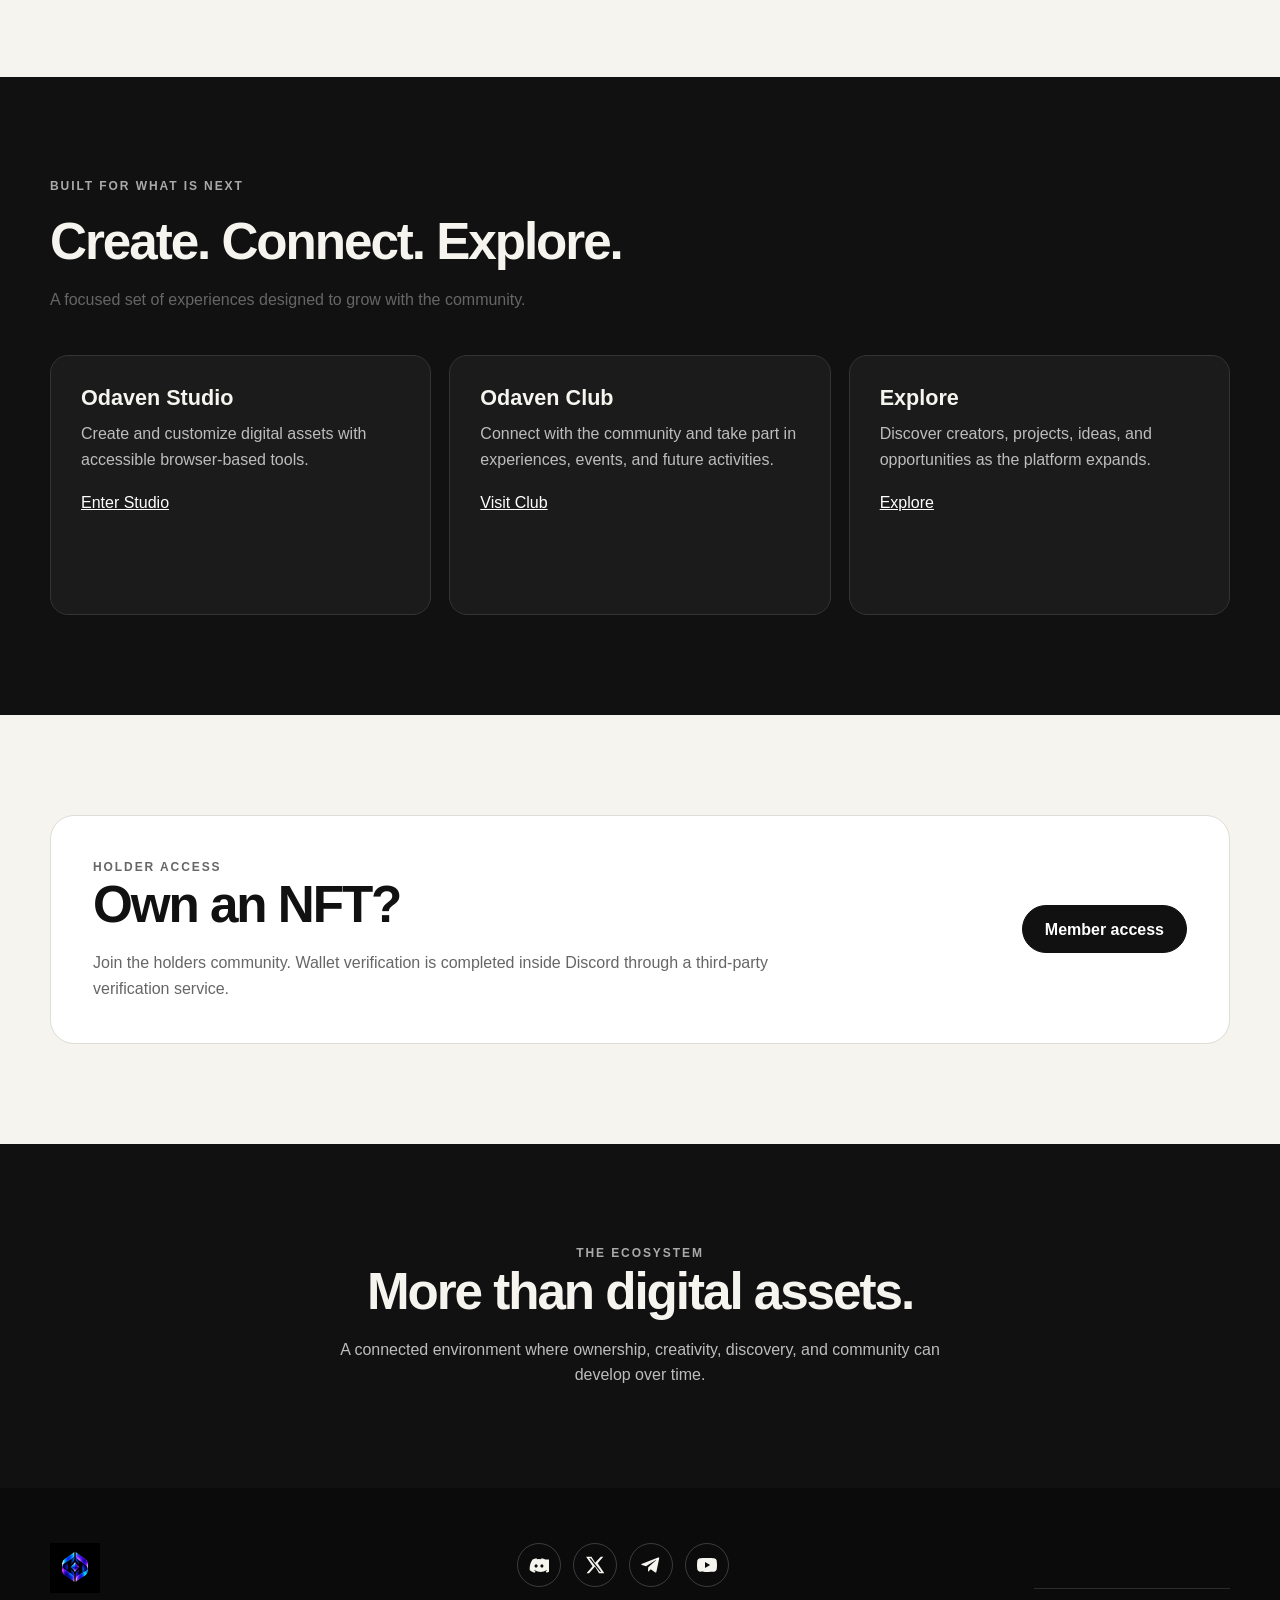
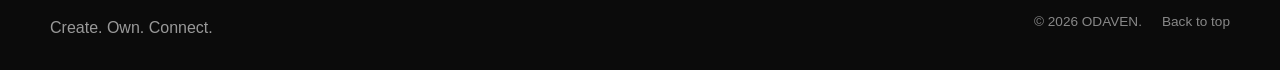
==== commit b31189e3: "Update index.html" ====
--- a/index.html
+++ b/index.html
@@ -82,6 +82,9 @@
               <a class="button" href="nfts.html">Explore NFTs</a>
 
               <a class="button secondary" href="#ecosystem">Discover</a>
+               <a
+            href="#mint"
+            class="nav-mint">Mint / Buy NFT</a>
             </div>
           </div>
 
@@ -311,12 +314,6 @@
           </div>
 
           <a class="button secondary" href="nfts.html"> View collection </a>
-         <a
-            href="#mint"
-            class="nav-mint"
-          >
-            Mint / Buy NFT
-         </a>
         </div>
       </section>
 
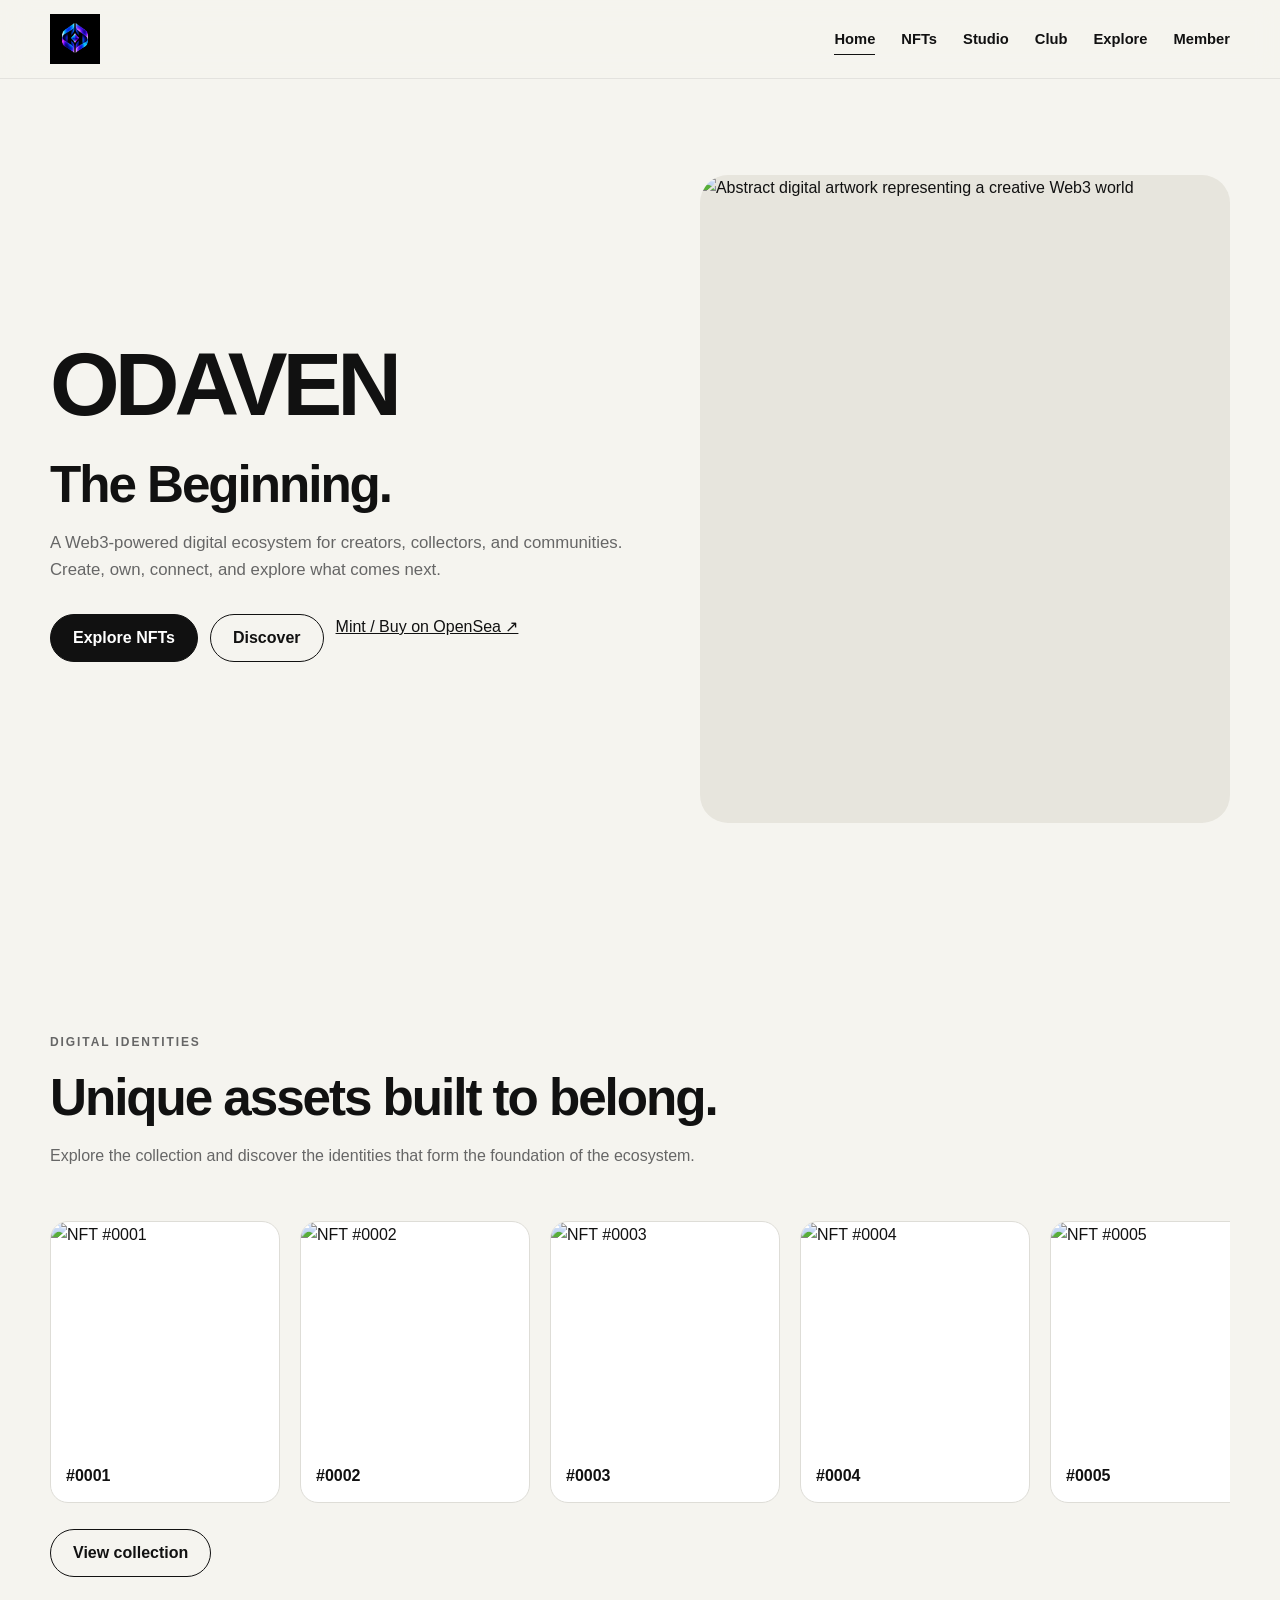
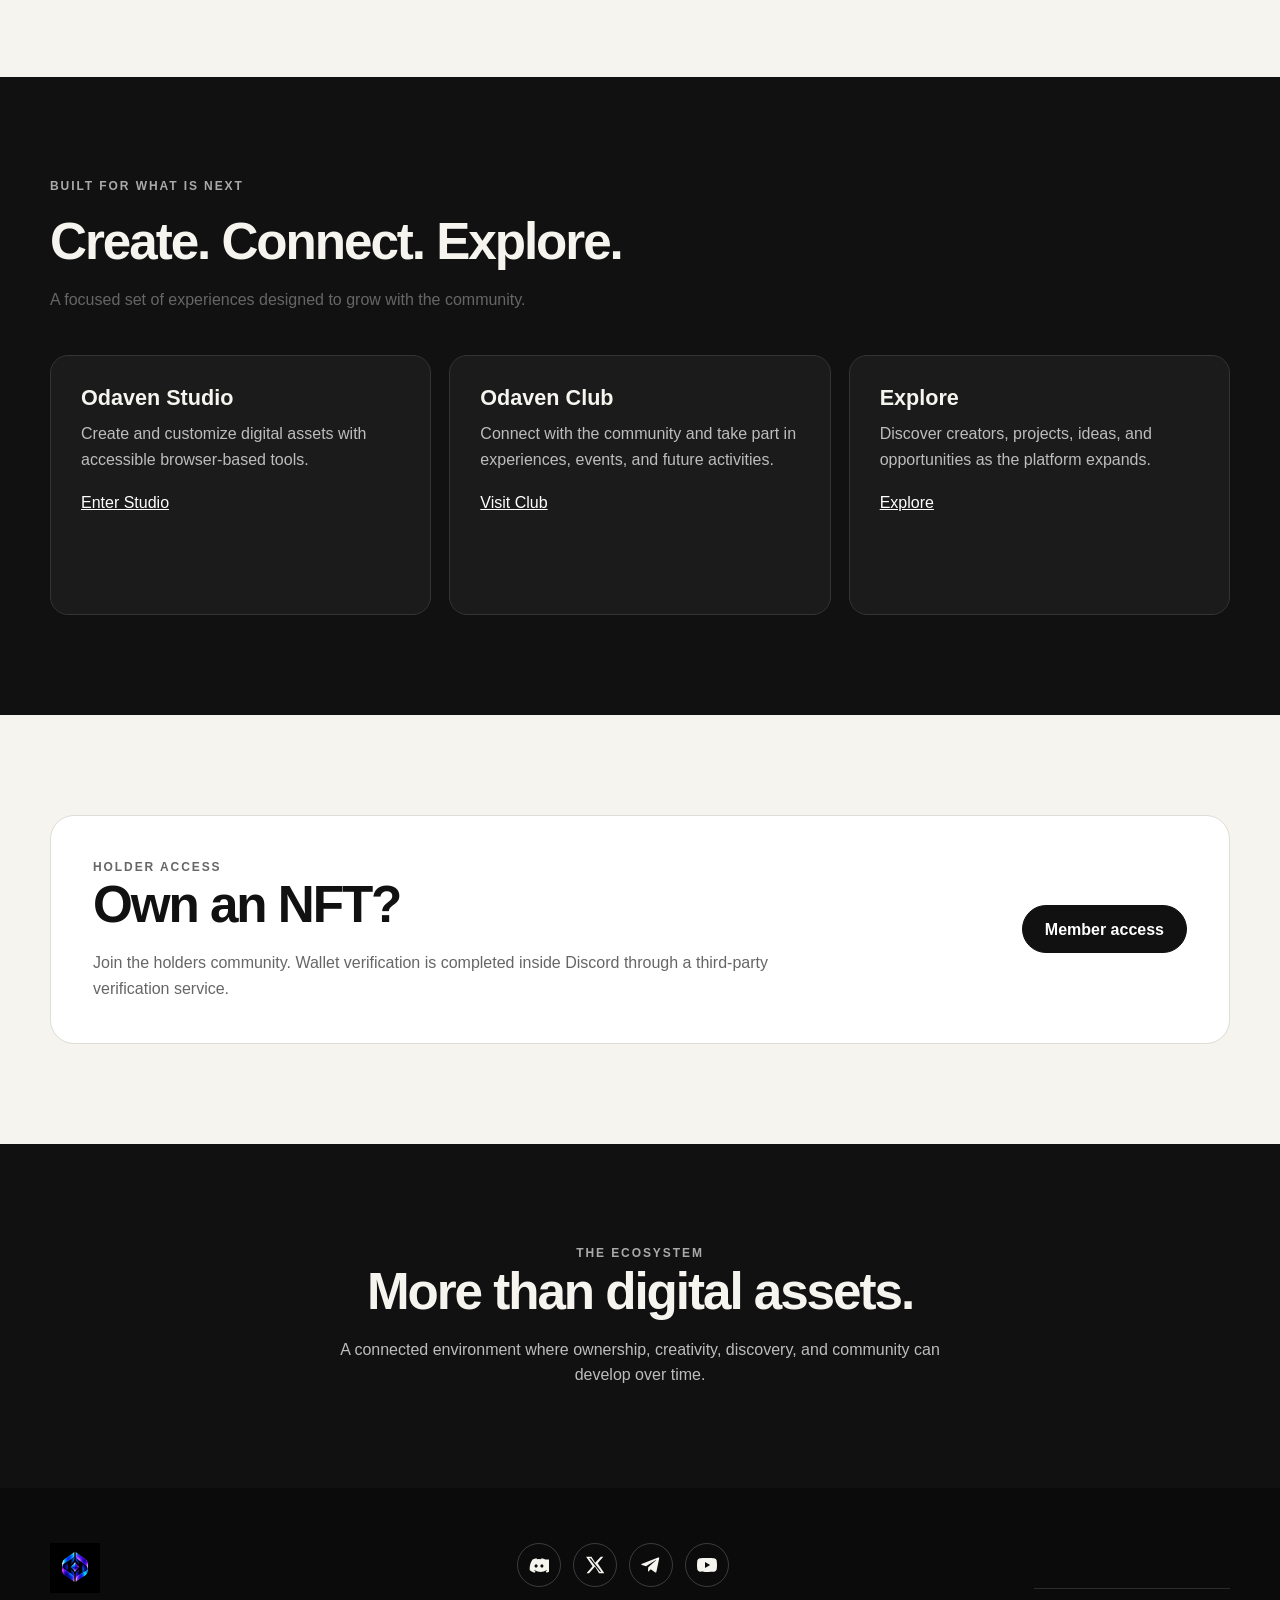
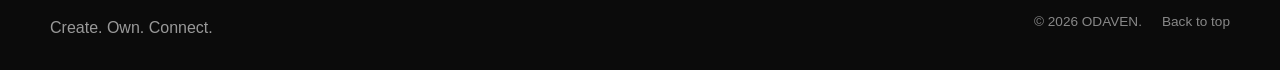
==== commit 24cfec61: "Update index.html" ====
--- a/index.html
+++ b/index.html
@@ -82,9 +82,13 @@
               <a class="button" href="nfts.html">Explore NFTs</a>
 
               <a class="button secondary" href="#ecosystem">Discover</a>
-               <a
-            href="#mint"
-            class="nav-mint">Mint / Buy NFT</a>
+                 <a
+    href="YOUR_OPENSEA_URL"
+    target="_blank"
+    rel="noopener noreferrer"
+  >
+    Mint / Buy on OpenSea ↗
+                 </a>
             </div>
           </div>
 
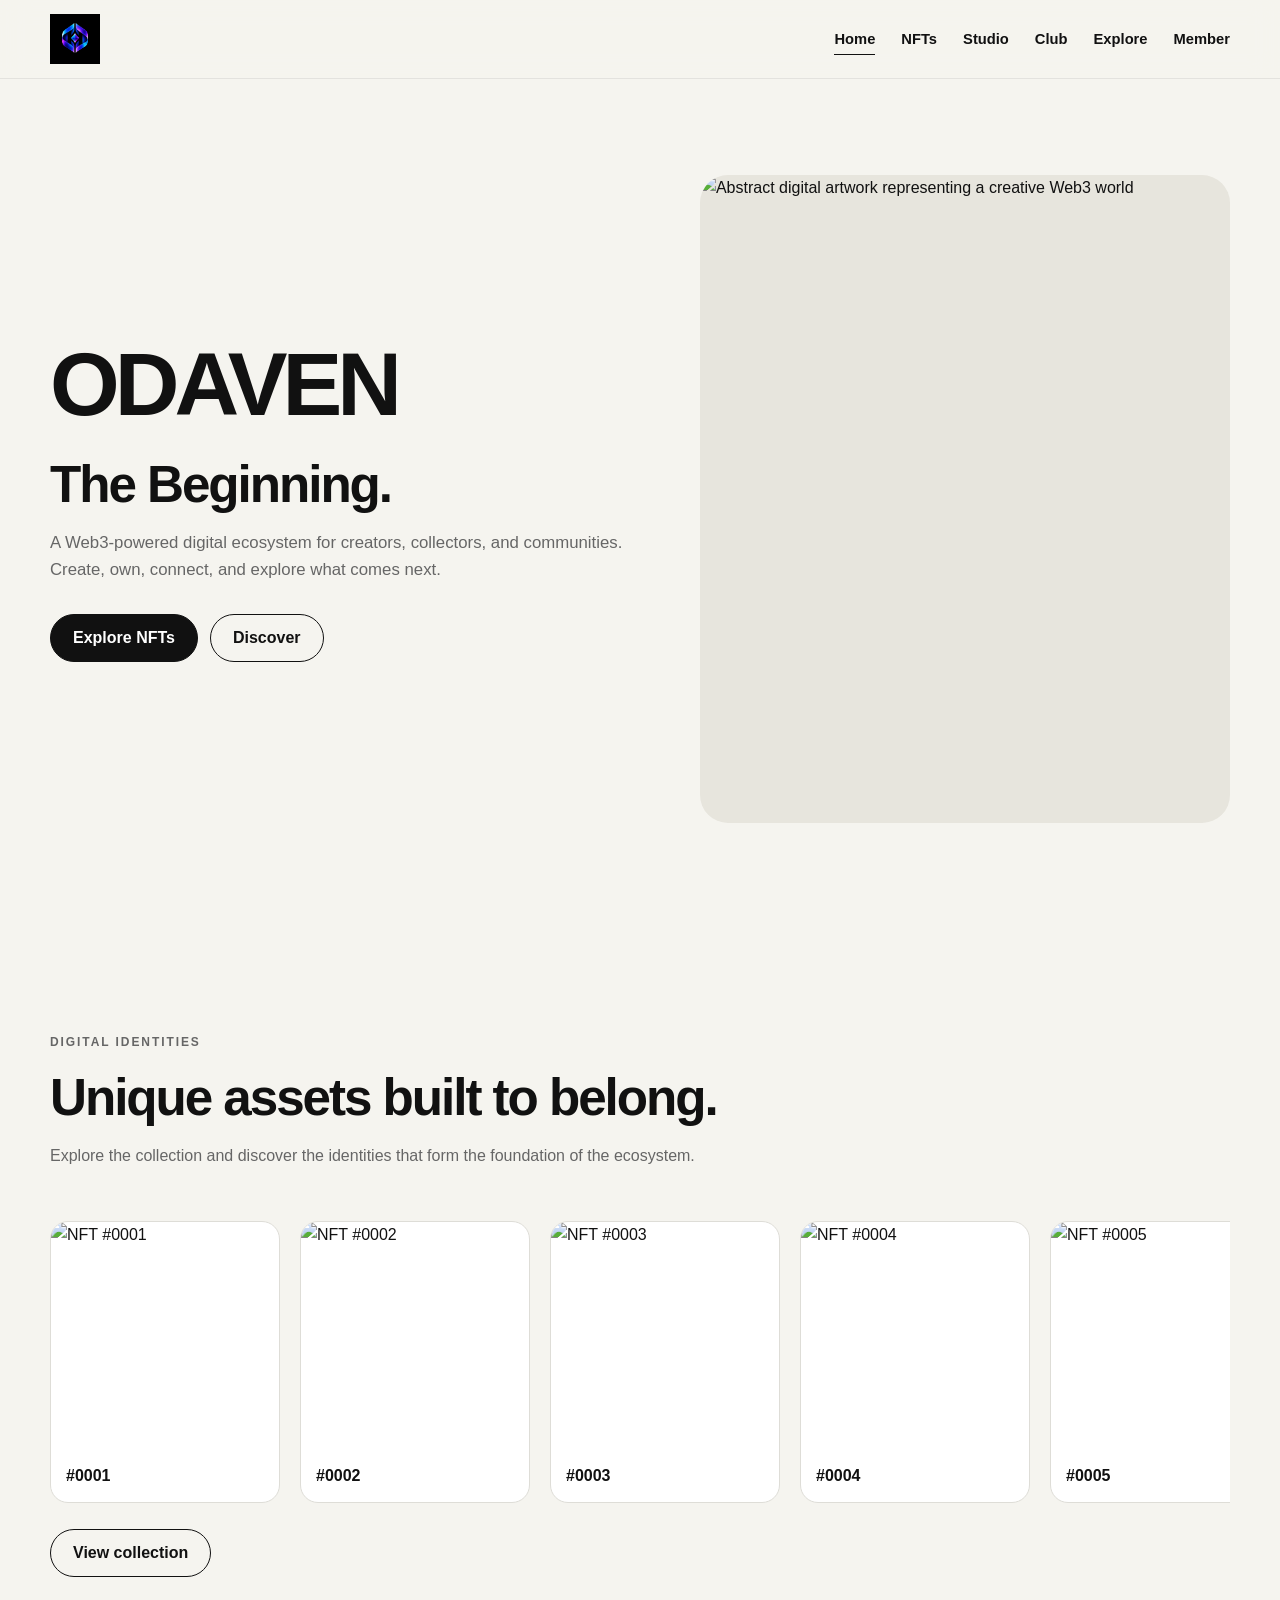
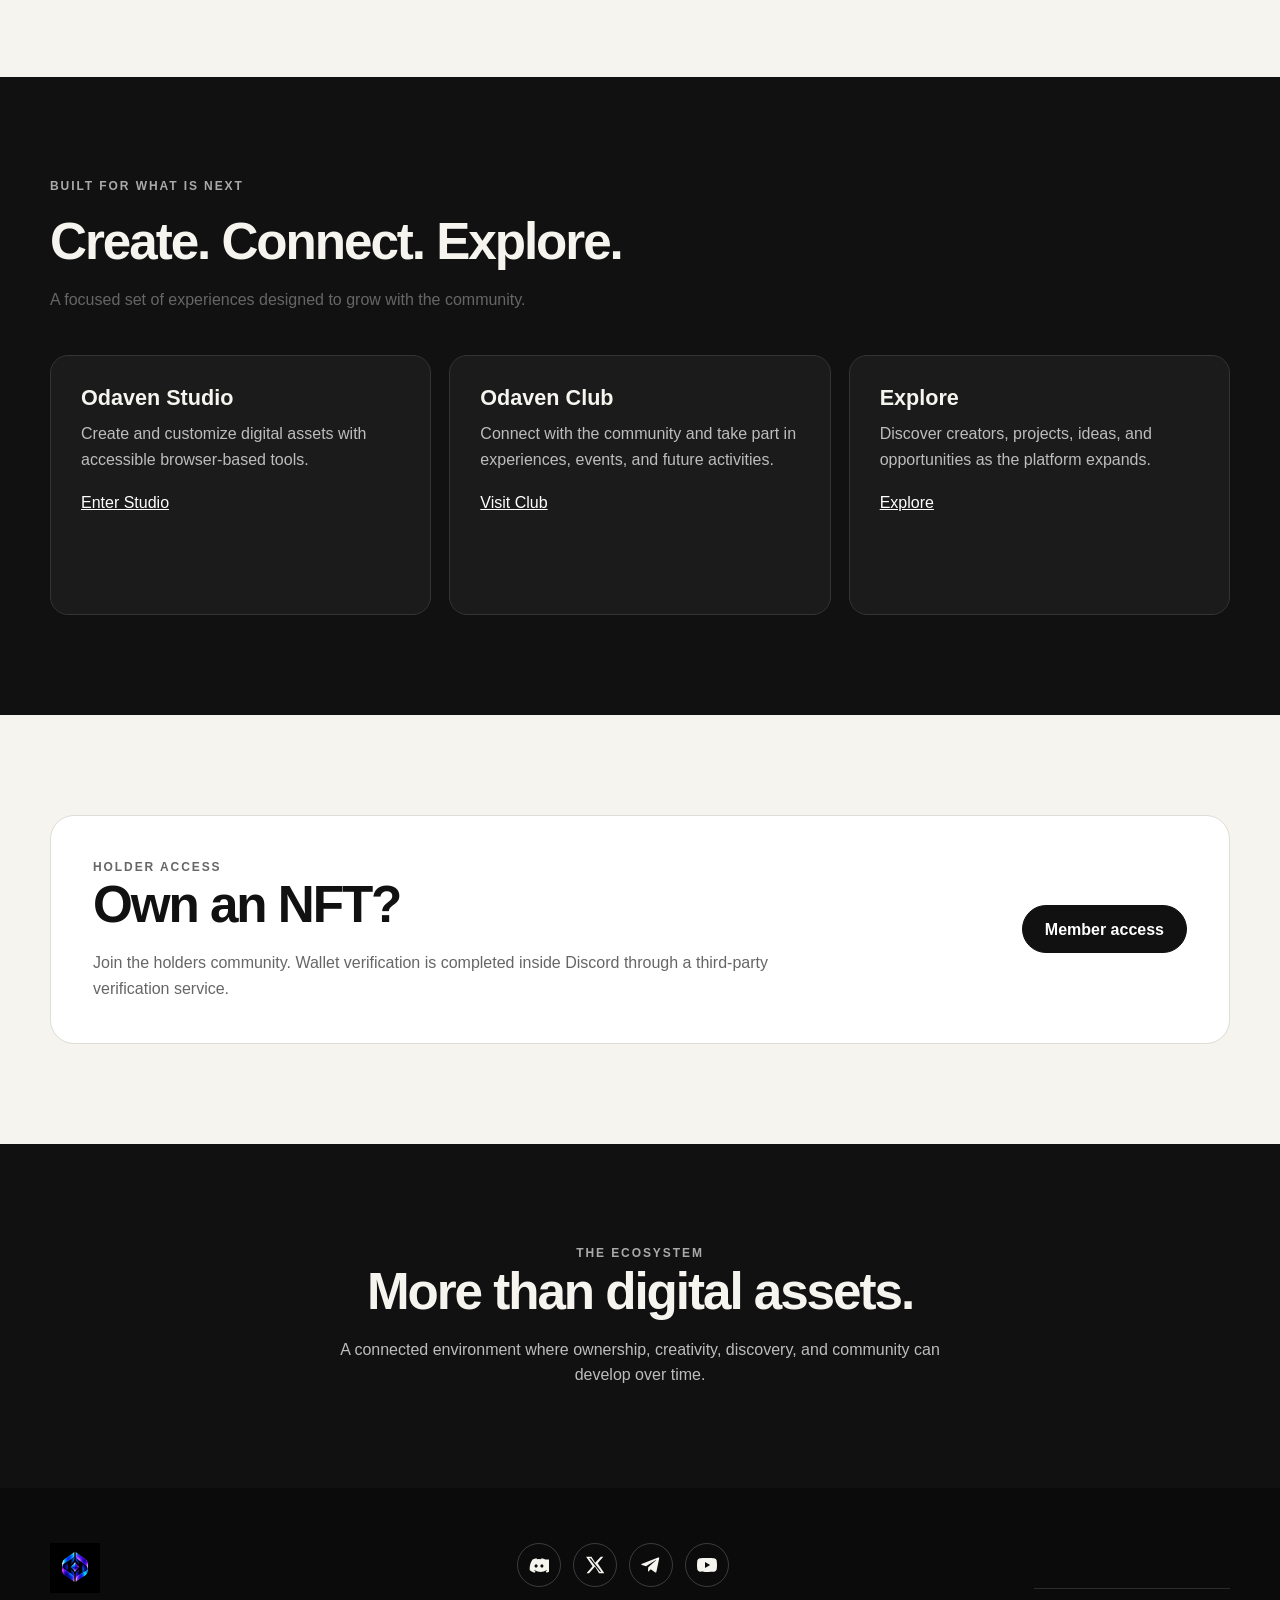
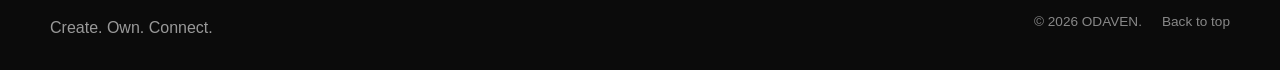
==== commit e65d397d: "Update index.html" ====
--- a/index.html
+++ b/index.html
@@ -82,13 +82,6 @@
               <a class="button" href="nfts.html">Explore NFTs</a>
 
               <a class="button secondary" href="#ecosystem">Discover</a>
-                 <a
-    href="YOUR_OPENSEA_URL"
-    target="_blank"
-    rel="noopener noreferrer"
-  >
-    Mint / Buy on OpenSea ↗
-                 </a>
             </div>
           </div>
 
--- a/style.css
+++ b/style.css
@@ -794,3 +794,36 @@
     transform: none;
   }
   }
+.opensea-section {
+  text-align: center;
+  padding: 50px 20px;
+}
+
+.opensea-section h2 {
+  font-size: 2rem;
+  margin-bottom: 12px;
+}
+
+.opensea-section p {
+  margin-bottom: 22px;
+}
+
+.opensea-button {
+  display: inline-block;
+  padding: 14px 28px;
+  background: #111;
+  color: #fff;
+  text-decoration: none;
+  border-radius: 8px;
+  font-weight: 600;
+  transition: opacity 0.2s ease;
+}
+
+.opensea-button:hover {
+  opacity: 0.8;
+}
+
+.opensea-note {
+  font-size: 0.85rem;
+  margin-top: 18px;
+}
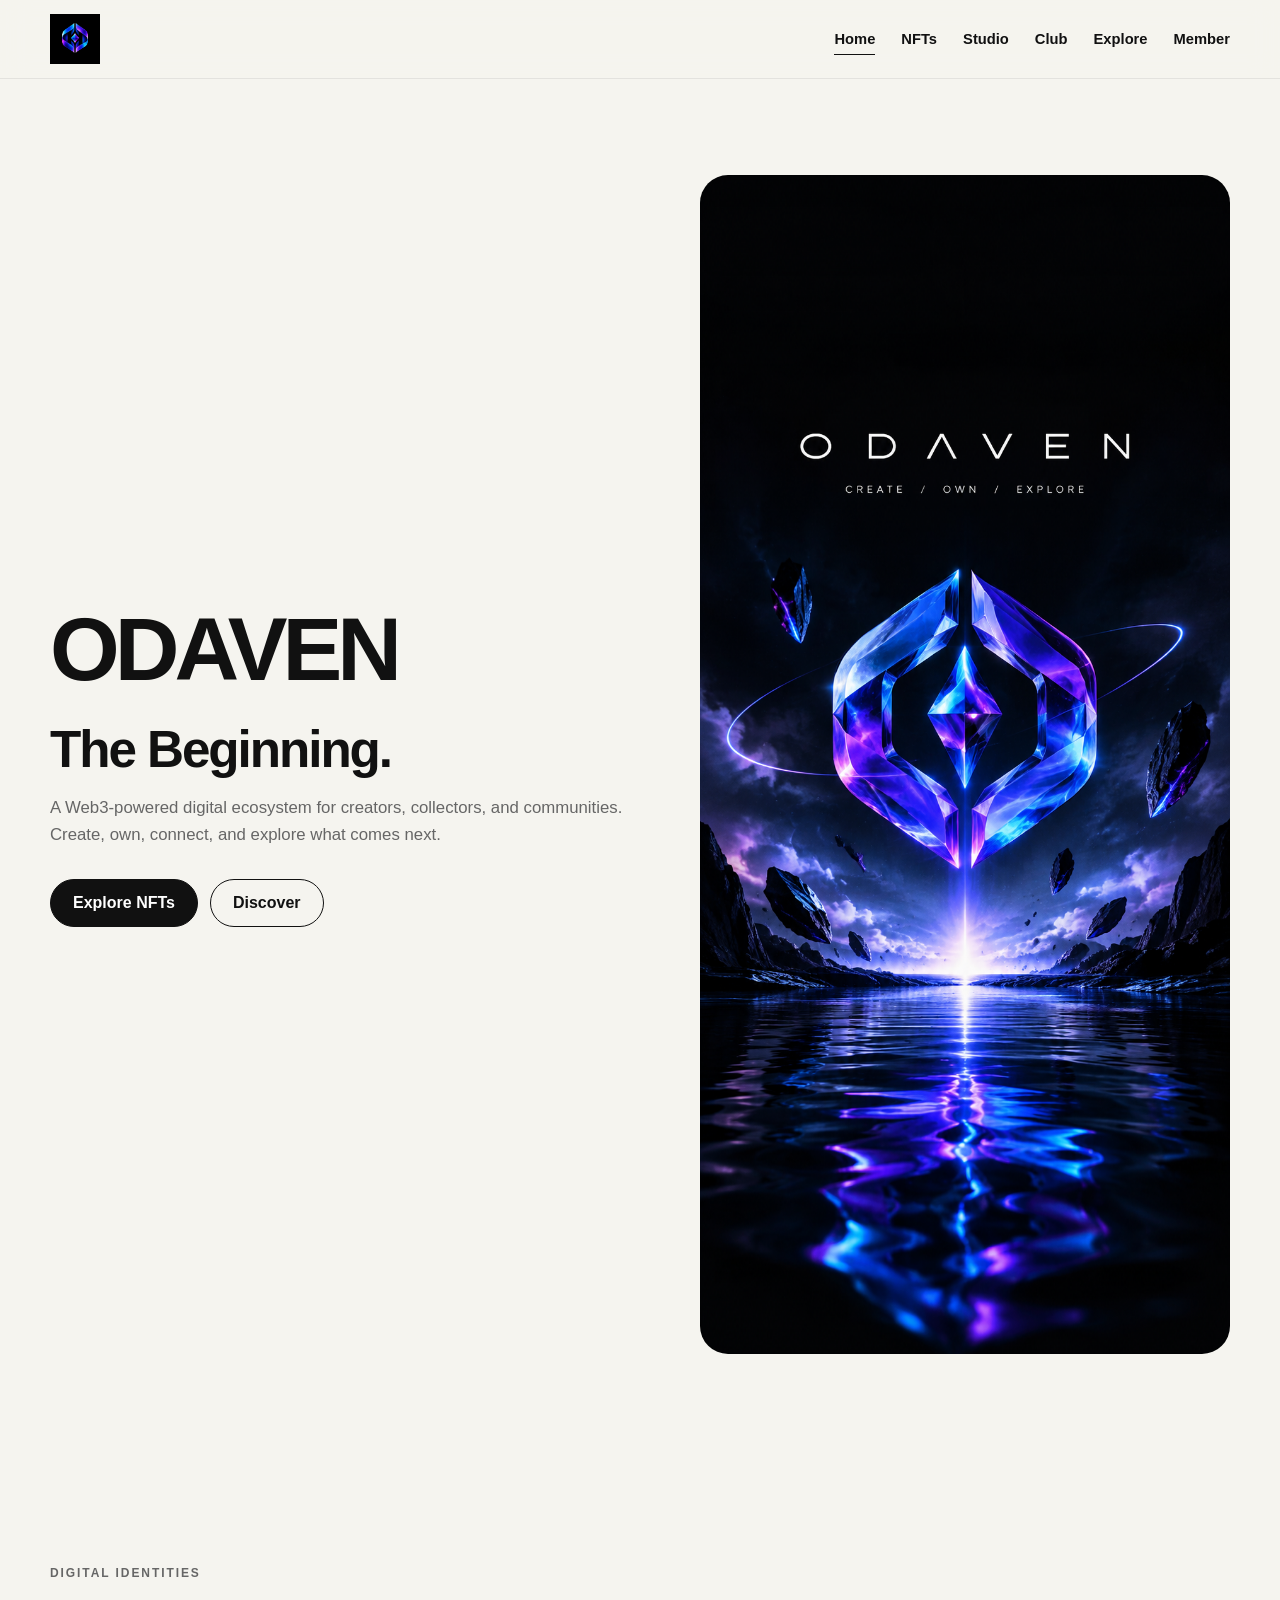
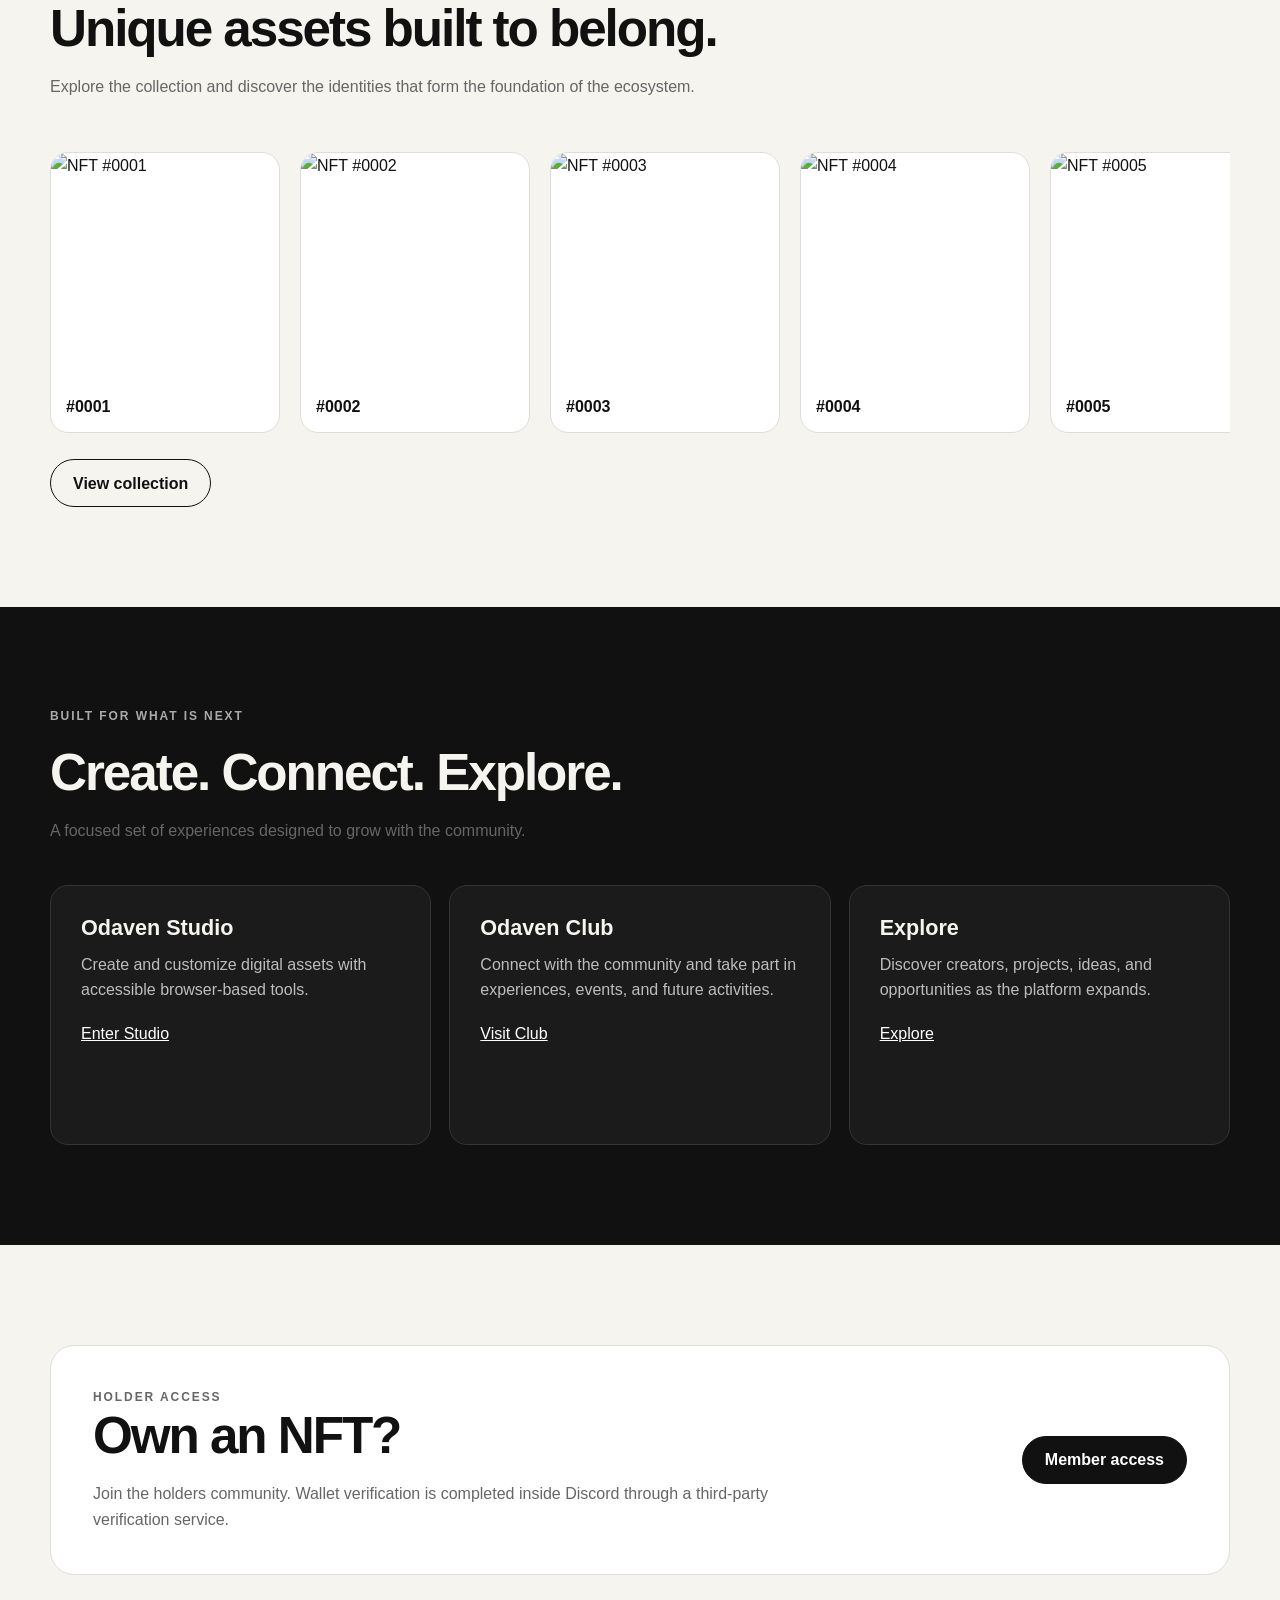
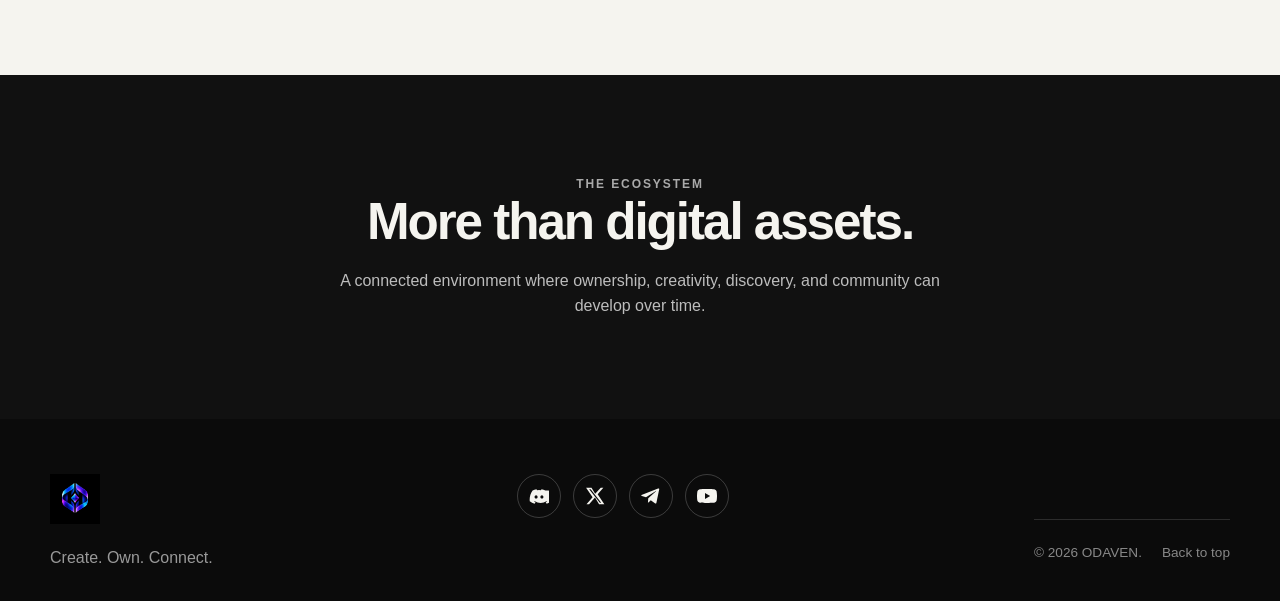
==== commit 247db77f: "Update index.html" ====
--- a/index.html
+++ b/index.html
@@ -87,7 +87,7 @@
 
           <div class="hero-media">
             <img
-              src="assets/images/hero.jpg"
+              src="hero.png"
               alt="Abstract digital artwork representing a creative Web3 world"
               width="900"
               height="1100"
